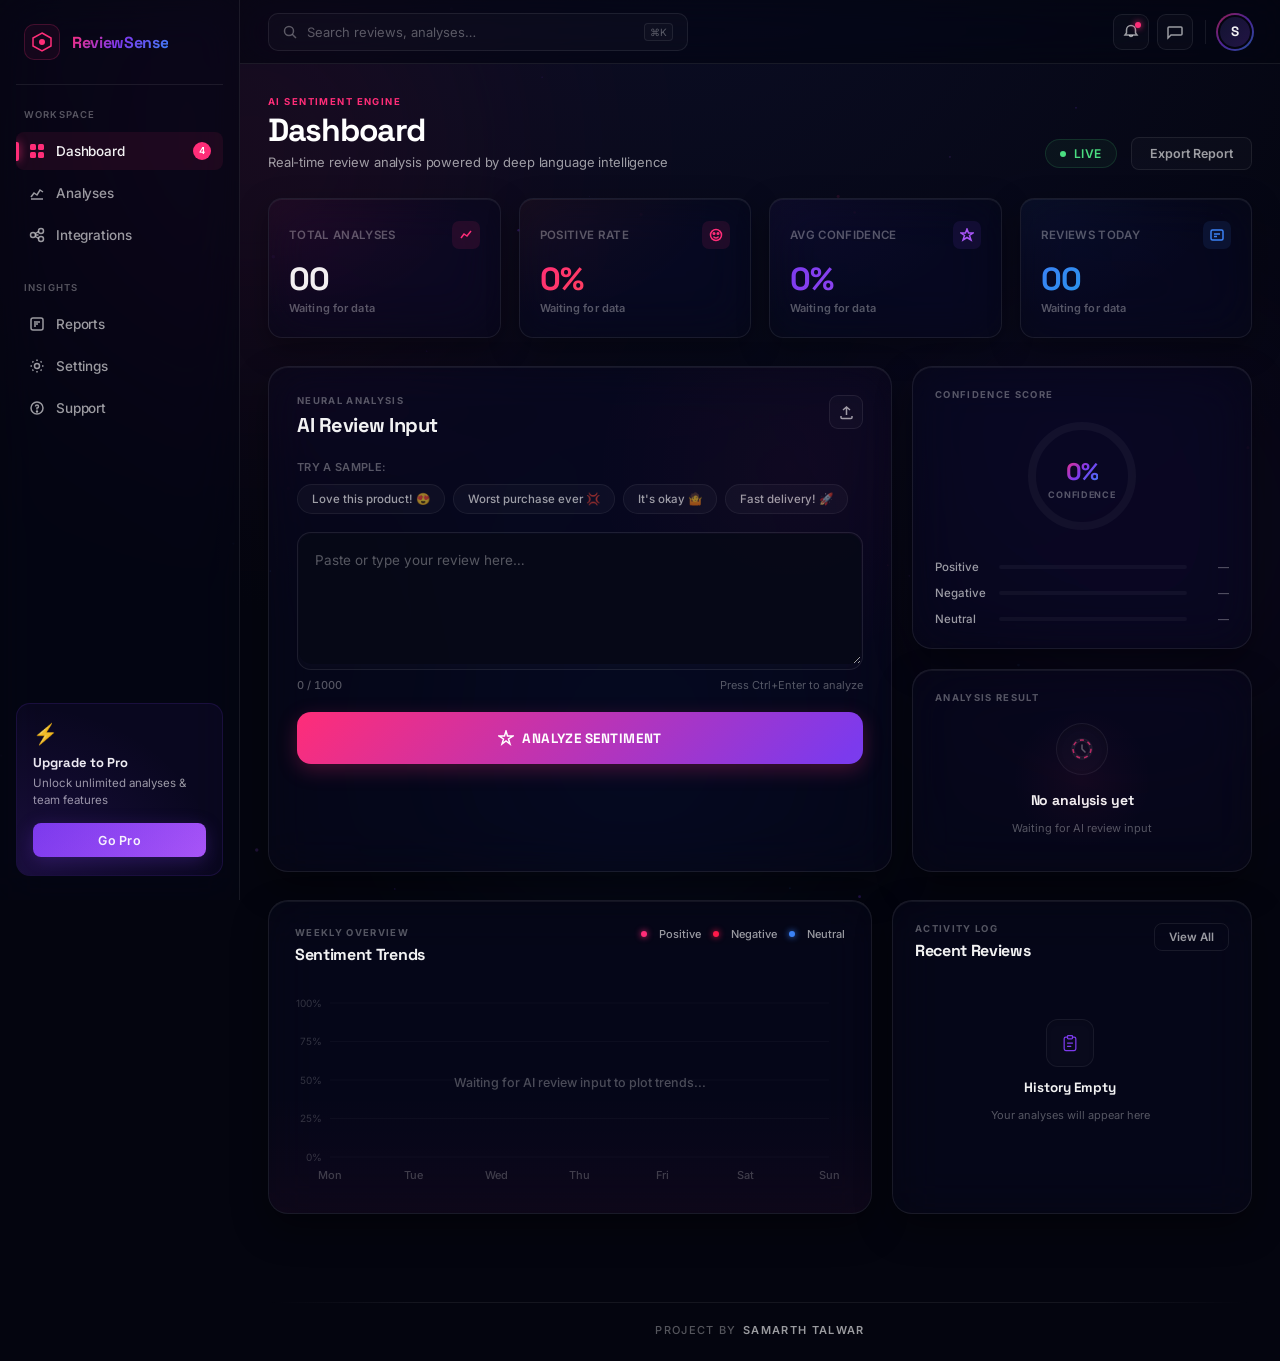
==== frontend/index.html @ a8f05a6f "Restructure project files into production frontend and backend architecture" ====
<!DOCTYPE html>
<html lang="en">
<head>
  <meta charset="UTF-8" />
  <meta name="viewport" content="width=device-width, initial-scale=1.0" />
  <title>ReviewSense — AI Sentiment Intelligence</title>
  <link rel="preconnect" href="https://fonts.googleapis.com" />
  <link rel="preconnect" href="https://fonts.gstatic.com" crossorigin />
  <link href="https://fonts.googleapis.com/css2?family=Space+Grotesk:wght@300;400;500;600;700&family=Inter:wght@300;400;500;600;700;800&display=swap" rel="stylesheet" />
  <link rel="stylesheet" href="style.css" />
</head>
<body>

<!-- ═══════════════════════════════════════════ -->
<!-- AMBIENT BACKGROUND                         -->
<!-- ═══════════════════════════════════════════ -->
<div class="bg-canvas">
  <div class="aurora aurora-1"></div>
  <div class="aurora aurora-2"></div>
  <div class="aurora aurora-3"></div>
  <canvas id="particle-canvas"></canvas>
</div>

<!-- ═══════════════════════════════════════════ -->
<!-- MOBILE OVERLAY                             -->
<!-- ═══════════════════════════════════════════ -->
<div class="sidebar-overlay" id="sidebarOverlay"></div>

<!-- ═══════════════════════════════════════════ -->
<!-- SIDEBAR                                    -->
<!-- ═══════════════════════════════════════════ -->
<aside class="sidebar" id="sidebar">
  <!-- Logo -->
  <div class="sidebar-logo">
    <div class="logo-mark">
      <svg width="22" height="22" viewBox="0 0 22 22" fill="none">
        <path d="M11 2L20 7V15L11 20L2 15V7L11 2Z" stroke="url(#logoGrad)" stroke-width="1.5" fill="none"/>
        <circle cx="11" cy="11" r="3" fill="url(#logoGrad)"/>
        <defs>
          <linearGradient id="logoGrad" x1="2" y1="2" x2="20" y2="20">
            <stop stop-color="#ff2d78"/>
            <stop offset="1" stop-color="#7c3aed"/>
          </linearGradient>
        </defs>
      </svg>
    </div>
    <span class="logo-text">ReviewSense</span>
  </div>

  <!-- Nav Items -->
  <nav class="sidebar-nav">
    <div class="nav-section-label">WORKSPACE</div>
    <a href="#" class="nav-item active" data-page="dashboard">
      <span class="nav-icon">
        <svg width="16" height="16" viewBox="0 0 16 16" fill="currentColor">
          <rect x="1" y="1" width="6" height="6" rx="1.5"/>
          <rect x="9" y="1" width="6" height="6" rx="1.5"/>
          <rect x="1" y="9" width="6" height="6" rx="1.5"/>
          <rect x="9" y="9" width="6" height="6" rx="1.5"/>
        </svg>
      </span>
      <span class="nav-label">Dashboard</span>
      <span class="nav-badge">4</span>
    </a>
    <a href="#" class="nav-item" data-page="analyses">
      <span class="nav-icon">
        <svg width="16" height="16" viewBox="0 0 16 16" fill="none" stroke="currentColor" stroke-width="1.5">
          <path d="M2 12L5 8L8 10L11 5L14 7"/>
          <path d="M2 14H14"/>
        </svg>
      </span>
      <span class="nav-label">Analyses</span>
    </a>
    <a href="#" class="nav-item" data-page="integrations">
      <span class="nav-icon">
        <svg width="16" height="16" viewBox="0 0 16 16" fill="none" stroke="currentColor" stroke-width="1.5">
          <circle cx="4" cy="8" r="2.5"/>
          <circle cx="12" cy="4" r="2.5"/>
          <circle cx="12" cy="12" r="2.5"/>
          <path d="M6.5 8H9.5M6.5 6.5L9.5 4.5M6.5 9.5L9.5 11.5"/>
        </svg>
      </span>
      <span class="nav-label">Integrations</span>
    </a>

    <div class="nav-section-label" style="margin-top:24px;">INSIGHTS</div>
    <a href="#" class="nav-item" data-page="reports">
      <span class="nav-icon">
        <svg width="16" height="16" viewBox="0 0 16 16" fill="none" stroke="currentColor" stroke-width="1.5">
          <rect x="2" y="2" width="12" height="12" rx="2"/>
          <path d="M5 6H11M5 8H9M5 10H7"/>
        </svg>
      </span>
      <span class="nav-label">Reports</span>
    </a>
    <a href="#" class="nav-item" data-page="settings">
      <span class="nav-icon">
        <svg width="16" height="16" viewBox="0 0 16 16" fill="none" stroke="currentColor" stroke-width="1.5">
          <circle cx="8" cy="8" r="2.5"/>
          <path d="M8 1.5V3M8 13V14.5M1.5 8H3M13 8H14.5M3.4 3.4L4.4 4.4M11.6 11.6L12.6 12.6M3.4 12.6L4.4 11.6M11.6 4.4L12.6 3.4"/>
        </svg>
      </span>
      <span class="nav-label">Settings</span>
    </a>
    <a href="#" class="nav-item" data-page="support">
      <span class="nav-icon">
        <svg width="16" height="16" viewBox="0 0 16 16" fill="none" stroke="currentColor" stroke-width="1.5">
          <circle cx="8" cy="8" r="6"/>
          <path d="M6.5 6.5C6.5 5.7 7.2 5 8 5C8.8 5 9.5 5.7 9.5 6.5C9.5 7.3 8.8 8 8 8V9.5"/>
          <circle cx="8" cy="11.5" r="0.5" fill="currentColor"/>
        </svg>
      </span>
      <span class="nav-label">Support</span>
    </a>
  </nav>

  <!-- Upgrade Card -->
  <div class="upgrade-card">
    <div class="upgrade-glow"></div>
    <div class="upgrade-icon">⚡</div>
    <div class="upgrade-title">Upgrade to Pro</div>
    <div class="upgrade-desc">Unlock unlimited analyses & team features</div>
    <button class="upgrade-btn">Go Pro</button>
  </div>
</aside>

<!-- ═══════════════════════════════════════════ -->
<!-- MAIN CONTENT                               -->
<!-- ═══════════════════════════════════════════ -->
<div class="main-wrapper">

  <!-- TOP NAVBAR -->
  <header class="navbar">
    <button class="hamburger" id="hamburgerBtn" aria-label="Toggle menu">
      <span></span><span></span><span></span>
    </button>

    <div class="navbar-search">
      <svg class="search-icon" width="14" height="14" viewBox="0 0 14 14" fill="none" stroke="currentColor" stroke-width="1.5">
        <circle cx="6" cy="6" r="4.5"/>
        <path d="M9.5 9.5L13 13"/>
      </svg>
      <input type="text" placeholder="Search reviews, analyses…" />
      <kbd>⌘K</kbd>
    </div>

    <div class="navbar-actions">
      <button class="nav-action-btn" aria-label="Notifications">
        <svg width="16" height="16" viewBox="0 0 16 16" fill="none" stroke="currentColor" stroke-width="1.5">
          <path d="M8 1.5C5.5 1.5 3.5 3.5 3.5 6V9L2 11H14L12.5 9V6C12.5 3.5 10.5 1.5 8 1.5Z"/>
          <path d="M6.5 11C6.5 11.8 7.2 12.5 8 12.5C8.8 12.5 9.5 11.8 9.5 11"/>
        </svg>
        <span class="notif-dot"></span>
      </button>
      <button class="nav-action-btn" aria-label="Messages">
        <svg width="16" height="16" viewBox="0 0 16 16" fill="none" stroke="currentColor" stroke-width="1.5">
          <path d="M2 3H14C14.6 3 15 3.4 15 4V10C15 10.6 14.6 11 14 11H4L1 14V4C1 3.4 1.4 3 2 3Z"/>
        </svg>
      </button>
      <div class="nav-divider"></div>
      <div class="user-avatar">
        <div class="avatar-ring"></div>
        <div class="avatar-inner">S</div>
      </div>
    </div>
  </header>

  <!-- MAIN CONTENT AREA -->
  <main class="content-area">

    <!-- PAGE HEADER -->
    <div class="page-header">
      <div class="page-header-left">
        <div class="page-eyebrow">AI Sentiment Engine</div>
        <h1 class="page-title">Dashboard</h1>
        <p class="page-subtitle">Real-time review analysis powered by deep language intelligence</p>
      </div>
      <div class="page-header-right">
        <div class="live-indicator">
          <span class="live-dot"></span>
          <span>Live</span>
        </div>
        <button class="btn-secondary">Export Report</button>
      </div>
    </div>

    <!-- STAT CARDS ROW -->
    <div class="stat-cards-grid">
      <div class="stat-card" data-index="0">
        <div class="stat-card-glow"></div>
        <div class="stat-card-header">
          <span class="stat-label">Total Analyses</span>
          <div class="stat-icon-wrap positive">
            <svg width="14" height="14" viewBox="0 0 14 14" fill="none" stroke="currentColor" stroke-width="1.5"><path d="M2 10L5 6L8 8L12 3"/></svg>
          </div>
        </div>
        <div class="stat-value" id="totalAnalyses">00</div>
        <div class="stat-change neutral" id="totalAnalysesTrend">Waiting for data</div>
      </div>
      <div class="stat-card" data-index="1">
        <div class="stat-card-glow negative-glow"></div>
        <div class="stat-card-header">
          <span class="stat-label">Positive Rate</span>
          <div class="stat-icon-wrap positive">
            <svg width="14" height="14" viewBox="0 0 14 14" fill="none" stroke="currentColor" stroke-width="1.5"><circle cx="7" cy="7" r="5.5"/><path d="M4.5 8.5C5 9.5 6 10 7 10C8 10 9 9.5 9.5 8.5"/><circle cx="5" cy="5.5" r="0.8" fill="currentColor"/><circle cx="9" cy="5.5" r="0.8" fill="currentColor"/></svg>
          </div>
        </div>
        <div class="stat-value pink-val" id="positiveRate">0%</div>
        <div class="stat-change neutral" id="positiveRateTrend">Waiting for data</div>
      </div>
      <div class="stat-card" data-index="2">
        <div class="stat-card-glow purple-glow"></div>
        <div class="stat-card-header">
          <span class="stat-label">Avg Confidence</span>
          <div class="stat-icon-wrap purple">
            <svg width="14" height="14" viewBox="0 0 14 14" fill="none" stroke="currentColor" stroke-width="1.5"><path d="M7 1L8.5 5H13L9.5 7.5L11 12L7 9.5L3 12L4.5 7.5L1 5H5.5L7 1Z"/></svg>
          </div>
        </div>
        <div class="stat-value purple-val" id="avgConfidence">0%</div>
        <div class="stat-change neutral" id="avgConfidenceTrend">Waiting for data</div>
      </div>
      <div class="stat-card" data-index="3">
        <div class="stat-card-glow blue-glow"></div>
        <div class="stat-card-header">
          <span class="stat-label">Reviews Today</span>
          <div class="stat-icon-wrap blue">
            <svg width="14" height="14" viewBox="0 0 14 14" fill="none" stroke="currentColor" stroke-width="1.5"><rect x="1" y="2" width="12" height="10" rx="1.5"/><path d="M4 6H10M4 8.5H7"/></svg>
          </div>
        </div>
        <div class="stat-value blue-val" id="reviewsToday">00</div>
        <div class="stat-change neutral" id="reviewsTodayTrend">Waiting for data</div>
      </div>
    </div>

    <!-- MIDDLE SECTION: Input + Confidence -->
    <div class="middle-grid">

      <!-- REVIEW INPUT PANEL -->
      <div class="glass-card input-panel">
        <div class="card-float-bg"></div>
        <div class="input-panel-header">
          <div>
            <div class="card-eyebrow">NEURAL ANALYSIS</div>
            <h2 class="card-title">AI Review Input</h2>
          </div>
          <button class="icon-btn" title="Upload file">
            <svg width="15" height="15" viewBox="0 0 15 15" fill="none" stroke="currentColor" stroke-width="1.5">
              <path d="M7.5 10V2M4 5L7.5 2L11 5"/>
              <path d="M2 11V12.5C2 13.1 2.4 13.5 3 13.5H12C12.6 13.5 13 13.1 13 12.5V11"/>
            </svg>
          </button>
        </div>

        <!-- Sample chips -->
        <div class="sample-chips">
          <div class="chips-label">Try a sample:</div>
          <div class="chips-row">
            <button class="chip" data-sentiment="positive" data-text="Love this product! Absolutely amazing quality and super fast delivery. Will definitely buy again!">Love this product! 😍</button>
            <button class="chip" data-sentiment="negative" data-text="Worst purchase ever. Complete waste of money. Broke after two days and support was useless.">Worst purchase ever 💢</button>
            <button class="chip" data-sentiment="neutral" data-text="It's okay I guess. Nothing special but does the job. Average experience overall.">It's okay 🤷</button>
            <button class="chip" data-sentiment="positive" data-text="Fast delivery! Arrived next day, packaging was great. Product looks exactly like the photos.">Fast delivery! 🚀</button>
          </div>
        </div>

        <div class="textarea-container">
          <div class="textarea-glow"></div>
          <textarea id="reviewInput" placeholder="Paste or type your review here…" maxlength="1000"></textarea>
        </div>
        <div class="textarea-footer">
          <span class="char-counter"><span id="charCount">0</span> / 1000</span>
          <span class="textarea-hint">Press Ctrl+Enter to analyze</span>
        </div>

        <button class="analyze-btn" id="analyzeBtn">
          <span class="btn-shine"></span>
          <span class="btn-content">
            <svg width="16" height="16" viewBox="0 0 16 16" fill="none" stroke="currentColor" stroke-width="1.5">
              <path d="M8 1L9.5 6H15L10.5 9L12 14L8 11L4 14L5.5 9L1 6H6.5L8 1Z"/>
            </svg>
            Analyze Sentiment
          </span>
          <span class="btn-loading" id="btnLoading">
            <span class="spinner"></span>
            Analyzing…
          </span>
        </button>
      </div>

      <!-- RIGHT COLUMN: Confidence + Mini Chart -->
      <div class="right-col">

        <!-- Confidence Ring -->
        <div class="glass-card confidence-card">
          <div class="card-eyebrow">CONFIDENCE SCORE</div>
          <div class="confidence-ring-wrap">
            <svg class="ring-svg" viewBox="0 0 120 120">
              <circle class="ring-bg" cx="60" cy="60" r="50" fill="none" stroke-width="8"/>
              <circle class="ring-progress" id="confidenceRing" cx="60" cy="60" r="50" fill="none" stroke-width="8"
                stroke-dasharray="314" stroke-dashoffset="314"
                stroke-linecap="round" transform="rotate(-90 60 60)"/>
              <defs>
                <linearGradient id="ringGrad" x1="0%" y1="0%" x2="100%" y2="100%">
                  <stop offset="0%" stop-color="#ff2d78"/>
                  <stop offset="100%" stop-color="#7c3aed"/>
                </linearGradient>
              </defs>
            </svg>
            <div class="ring-center">
              <div class="ring-pct" id="confidencePct">0%</div>
              <div class="ring-label">Confidence</div>
            </div>
          </div>
          <div class="confidence-bars">
            <div class="conf-row">
              <span>Positive</span>
              <div class="conf-bar-track"><div class="conf-bar-fill positive-fill" id="posBar" style="width:0%"></div></div>
              <span class="conf-pct" id="posPct">—</span>
            </div>
            <div class="conf-row">
              <span>Negative</span>
              <div class="conf-bar-track"><div class="conf-bar-fill negative-fill" id="negBar" style="width:0%"></div></div>
              <span class="conf-pct" id="negPct">—</span>
            </div>
            <div class="conf-row">
              <span>Neutral</span>
              <div class="conf-bar-track"><div class="conf-bar-fill neutral-fill" id="neutBar" style="width:0%"></div></div>
              <span class="conf-pct" id="neutPct">—</span>
            </div>
          </div>
        </div>

        <!-- Sentiment Result -->
        <div class="glass-card result-card" id="resultCard">
          <div class="card-eyebrow">ANALYSIS RESULT</div>
          <div class="result-placeholder" id="resultPlaceholder">
            <div class="placeholder-glow"></div>
            <div class="placeholder-icon-wrap">
              <svg class="placeholder-icon-svg" viewBox="0 0 24 24" fill="none" stroke="currentColor" stroke-width="1.5">
                <circle cx="12" cy="12" r="9" stroke-dasharray="4 4" class="scanning-circle"/>
                <path d="M12 2C6.48 2 2 6.48 2 12C2 17.52 6.48 22 12 22C17.52 22 22 17.52 22 12C22 6.48 17.52 2 12 2ZM12 20C7.59 20 4 16.41 4 12C4 7.59 7.59 4 12 4C16.41 4 20 7.59 20 12C20 16.41 16.41 20 12 20Z" opacity="0.2"/>
                <path d="M12 8V12L15 15" stroke-linecap="round" stroke-linejoin="round"/>
              </svg>
            </div>
            <div class="placeholder-title">No analysis yet</div>
            <div class="placeholder-desc">Waiting for AI review input</div>
          </div>
          <div class="result-content hidden" id="resultContent">
            <div class="result-sentiment" id="resultSentiment"></div>
            <div class="result-summary" id="resultSummary"></div>
            <div class="result-tags" id="resultTags"></div>
          </div>
        </div>

      </div>
    </div>

    <!-- BOTTOM SECTION: Chart + History -->
    <div class="bottom-grid">

      <!-- ANALYTICS CHART -->
      <div class="glass-card chart-card">
        <div class="chart-card-glow"></div>
        <div class="chart-header">
          <div>
            <div class="card-eyebrow">WEEKLY OVERVIEW</div>
            <h3 class="card-title-sm">Sentiment Trends</h3>
          </div>
          <div class="chart-legend">
            <span class="legend-dot positive-dot"></span><span>Positive</span>
            <span class="legend-dot negative-dot"></span><span>Negative</span>
            <span class="legend-dot neutral-dot"></span><span>Neutral</span>
          </div>
        </div>
        <div class="chart-area">
          <canvas id="sentimentChart"></canvas>
        </div>
      </div>

      <!-- REVIEW HISTORY -->
      <div class="glass-card history-card">
        <div class="history-header">
          <div>
            <div class="card-eyebrow">ACTIVITY LOG</div>
            <h3 class="card-title-sm">Recent Reviews</h3>
          </div>
          <button class="btn-ghost">View All</button>
        </div>
        <div class="history-list" id="historyList">
          <div class="history-empty" id="historyEmpty">
            <div class="empty-icon-wrap">
              <svg class="empty-icon-svg" viewBox="0 0 24 24" fill="none" stroke="currentColor" stroke-width="1.5">
                <path d="M9 5H7C5.89543 5 5 5.89543 5 7V19C5 20.1046 5.89543 21 7 21H17C18.1046 21 19 20.1046 19 19V7C19 5.89543 18.1046 5 17 5H15" stroke-linecap="round"/>
                <rect x="9" y="3" width="6" height="4" rx="1" stroke-linecap="round"/>
                <path d="M9 12H15M9 16H13" stroke-linecap="round"/>
              </svg>
            </div>
            <div class="empty-title">History Empty</div>
            <div class="empty-desc">Your analyses will appear here</div>
          </div>
        </div>
      </div>

    </div>

  </main>

  <!-- FOOTER -->
  <footer class="footer">
    <div class="footer-divider"></div>
    <div class="footer-content">
      <p class="footer-text">Project by <span class="footer-name">Samarth Talwar</span></p>
    </div>
  </footer>
</div>

<!-- TOAST NOTIFICATION CONTAINER -->
<div class="toast-container" id="toastContainer"></div>

<script src="script.js"></script>
</body>
</html>
---- frontend/style.css ----
/* ═══════════════════════════════════════════════
   REVIEWSENSE — CSS
   Futuristic AI SaaS Dashboard (Optimized & Refined)
═══════════════════════════════════════════════ */

/* ── RESET & ROOT ─────────────────────────────── */
*, *::before, *::after { box-sizing: border-box; margin: 0; padding: 0; }

:root {
  /* Colors */
  --bg-base:        #04050f;
  --bg-deep:        #060818;
  --surface:        rgba(255,255,255,0.025);
  --surface-hover:  rgba(255,255,255,0.05);
  --surface-active: rgba(255,255,255,0.07);
  --border:         rgba(255,255,255,0.08);
  --border-glow:    rgba(255,45,120,0.2);

  /* Brand Neons */
  --pink:    #ff2d78;
  --red:     #ff1a4a;
  --purple:  #7c3aed;
  --violet:  #a855f7;
  --blue:    #3b82f6;
  --cyan:    #22d3ee;

  /* Gradients */
  --grad-pink:   linear-gradient(135deg, #ff2d78, #ff6030);
  --grad-purple: linear-gradient(135deg, #7c3aed, #a855f7);
  --grad-blue:   linear-gradient(135deg, #3b82f6, #06b6d4);
  --grad-brand:  linear-gradient(135deg, #ff2d78 0%, #7c3aed 50%, #3b82f6 100%);
  --grad-btn:    linear-gradient(135deg, #ff2d78 0%, #c026d3 50%, #7c3aed 100%);

  /* Text */
  --text-primary:   rgba(255,255,255,0.95);
  --text-secondary: rgba(255,255,255,0.6);
  --text-muted:     rgba(255,255,255,0.32);

  /* Layout */
  --sidebar-w: 240px;
  --navbar-h:  64px;
  --radius:    14px;
  --radius-sm: 8px;
  --radius-xl: 20px;

  /* Fonts */
  --font-display: 'Space Grotesk', sans-serif;
  --font-body:    'Inter', sans-serif;
}

html { scroll-behavior: smooth; }

body {
  font-family: var(--font-body);
  background: var(--bg-base);
  color: var(--text-primary);
  min-height: 100vh;
  overflow-x: hidden;
  -webkit-font-smoothing: antialiased;
}

/* ── SCROLLBAR ──────────────────────────────────── */
::-webkit-scrollbar { width: 4px; height: 4px; }
::-webkit-scrollbar-track { background: transparent; }
::-webkit-scrollbar-thumb { background: var(--border); border-radius: 99px; }
::-webkit-scrollbar-thumb:hover { background: rgba(255,45,120,0.3); }

/* ── AMBIENT BACKGROUND ─────────────────────────── */
.bg-canvas {
  position: fixed;
  inset: 0;
  z-index: 0;
  pointer-events: none;
  overflow: hidden;
  background: radial-gradient(circle at 50% -20%, #0c0e27 0%, var(--bg-base) 70%);
}

#particle-canvas {
  position: absolute;
  inset: 0;
  width: 100%;
  height: 100%;
}

.aurora {
  position: absolute;
  border-radius: 50%;
  filter: blur(120px);
  opacity: 0.1;
  animation: auroraFloat 22s ease-in-out infinite;
}
.aurora-1 {
  width: 700px; height: 700px;
  background: radial-gradient(circle, #ff2d78, transparent 70%);
  top: -200px; left: -100px;
  animation-delay: 0s;
}
.aurora-2 {
  width: 600px; height: 600px;
  background: radial-gradient(circle, #7c3aed, transparent 70%);
  top: 25%; right: -150px;
  animation-delay: -7s;
}
.aurora-3 {
  width: 500px; height: 500px;
  background: radial-gradient(circle, #3b82f6, transparent 70%);
  bottom: -100px; left: 30%;
  animation-delay: -14s;
}

@keyframes auroraFloat {
  0%, 100% { transform: translate(0,0) scale(1); }
  33% { transform: translate(35px,-25px) scale(1.06); }
  66% { transform: translate(-25px,35px) scale(0.96); }
}

/* ── SIDEBAR ─────────────────────────────────────── */
.sidebar {
  position: fixed;
  left: 0; top: 0; bottom: 0;
  width: var(--sidebar-w);
  z-index: 100;
  display: flex;
  flex-direction: column;
  padding: 24px 16px;
  background: rgba(5,6,18,0.7);
  backdrop-filter: blur(24px) saturate(180%);
  -webkit-backdrop-filter: blur(24px) saturate(180%);
  border-right: 1px solid var(--border);
  transition: transform 0.35s cubic-bezier(0.16, 1, 0.3, 1);
}

.sidebar-logo {
  display: flex;
  align-items: center;
  gap: 12px;
  padding: 0 8px 24px;
  border-bottom: 1px solid var(--border);
}
.logo-mark {
  width: 36px; height: 36px;
  background: rgba(255,45,120,0.06);
  border: 1px solid rgba(255,45,120,0.2);
  border-radius: 10px;
  display: flex;
  align-items: center;
  justify-content: center;
  flex-shrink: 0;
}
.logo-text {
  font-family: var(--font-display);
  font-size: 16px;
  font-weight: 700;
  background: var(--grad-brand);
  -webkit-background-clip: text;
  -webkit-text-fill-color: transparent;
  background-clip: text;
  letter-spacing: -0.02em;
}

.sidebar-nav {
  flex: 1;
  display: flex;
  flex-direction: column;
  gap: 4px;
  padding-top: 24px;
  overflow-y: auto;
}

.nav-section-label {
  font-size: 9.5px;
  font-weight: 600;
  letter-spacing: 0.12em;
  color: var(--text-muted);
  padding: 0 8px;
  margin-bottom: 8px;
}

.nav-item {
  display: flex;
  align-items: center;
  gap: 10px;
  padding: 10px 12px;
  border-radius: var(--radius-sm);
  text-decoration: none;
  color: var(--text-secondary);
  font-size: 13.5px;
  font-weight: 500;
  letter-spacing: -0.01em;
  transition: all 0.25s cubic-bezier(0.16, 1, 0.3, 1);
  position: relative;
  cursor: pointer;
}
.nav-item:hover {
  color: var(--text-primary);
  background: var(--surface-hover);
}
.nav-item.active {
  color: var(--text-primary);
  background: rgba(255,45,120,0.08);
}
.nav-item.active::before {
  content: '';
  position: absolute;
  left: 0; top: 25%; bottom: 25%;
  width: 2.5px;
  background: var(--pink);
  border-radius: 0 2px 2px 0;
  box-shadow: 0 0 8px var(--pink);
}
.nav-item.active .nav-icon { color: var(--pink); }

.nav-icon {
  width: 18px; height: 18px;
  display: flex; align-items: center; justify-content: center;
  flex-shrink: 0;
  transition: transform 0.2s ease;
}
.nav-item:hover .nav-icon { transform: translateX(1px); }

.nav-label { flex: 1; }

.nav-badge {
  font-size: 9.5px;
  font-weight: 600;
  background: var(--pink);
  color: #fff;
  padding: 1px 6px;
  border-radius: 99px;
  line-height: 1.6;
}

/* Upgrade Card */
.upgrade-card {
  margin-top: 24px;
  border-radius: var(--radius);
  background: rgba(124,58,237,0.06);
  border: 1px solid rgba(124,58,237,0.15);
  padding: 18px 16px;
  position: relative;
  overflow: hidden;
}
.upgrade-glow {
  position: absolute;
  inset: 0;
  background: radial-gradient(ellipse at bottom left, rgba(124,58,237,0.15), transparent 70%);
  pointer-events: none;
}
.upgrade-icon { font-size: 20px; margin-bottom: 8px; }
.upgrade-title {
  font-family: var(--font-display);
  font-size: 13px;
  font-weight: 700;
  color: var(--text-primary);
  margin-bottom: 4px;
}
.upgrade-desc {
  font-size: 11.5px;
  color: var(--text-secondary);
  line-height: 1.5;
  margin-bottom: 14px;
}
.upgrade-btn {
  width: 100%;
  padding: 9.5px;
  border-radius: var(--radius-sm);
  background: var(--grad-purple);
  color: #fff;
  font-family: var(--font-body);
  font-size: 12.5px;
  font-weight: 600;
  letter-spacing: 0.02em;
  border: none;
  cursor: pointer;
  transition: all 0.25s cubic-bezier(0.16, 1, 0.3, 1);
  box-shadow: 0 4px 18px rgba(124,58,237,0.25);
}
.upgrade-btn:hover {
  transform: translateY(-1.5px);
  box-shadow: 0 6px 22px rgba(124,58,237,0.4);
}

/* ── NAVBAR ──────────────────────────────────────── */
.main-wrapper {
  margin-left: var(--sidebar-w);
  min-height: 100vh;
  position: relative;
  z-index: 1;
  display: flex;
  flex-direction: column;
}

.navbar {
  position: sticky;
  top: 0;
  height: var(--navbar-h);
  z-index: 90;
  display: flex;
  align-items: center;
  gap: 16px;
  padding: 0 28px;
  background: rgba(4,5,15,0.65);
  backdrop-filter: blur(20px) saturate(160%);
  -webkit-backdrop-filter: blur(20px) saturate(160%);
  border-bottom: 1px solid var(--border);
}

.hamburger {
  display: none;
  flex-direction: column;
  gap: 4px;
  background: none;
  border: none;
  cursor: pointer;
  padding: 4px;
}
.hamburger span {
  display: block;
  width: 18px; height: 1.5px;
  background: var(--text-secondary);
  border-radius: 2px;
  transition: all 0.2s ease;
}

.navbar-search {
  flex: 1;
  max-width: 420px;
  display: flex;
  align-items: center;
  gap: 10px;
  background: var(--surface);
  border: 1px solid var(--border);
  border-radius: 10px;
  padding: 0 14px;
  height: 38px;
  transition: border-color 0.3s cubic-bezier(0.16, 1, 0.3, 1);
}
.navbar-search:focus-within {
  border-color: rgba(255,45,120,0.3);
  box-shadow: 0 0 0 3px rgba(255,45,120,0.05);
}
.search-icon { color: var(--text-muted); flex-shrink: 0; }
.navbar-search input {
  flex: 1;
  background: none;
  border: none;
  outline: none;
  font-family: var(--font-body);
  font-size: 13px;
  color: var(--text-primary);
}
.navbar-search input::placeholder { color: var(--text-muted); }
kbd {
  font-size: 10px;
  color: var(--text-muted);
  background: rgba(255,255,255,0.02);
  border: 1px solid var(--border);
  border-radius: 4px;
  padding: 2px 5px;
  font-family: var(--font-body);
}

.navbar-actions {
  display: flex;
  align-items: center;
  gap: 8px;
  margin-left: auto;
}
.nav-action-btn {
  width: 36px; height: 36px;
  border-radius: 9px;
  background: var(--surface);
  border: 1px solid var(--border);
  color: var(--text-secondary);
  display: flex; align-items: center; justify-content: center;
  cursor: pointer;
  transition: all 0.25s cubic-bezier(0.16, 1, 0.3, 1);
  position: relative;
}
.nav-action-btn:hover {
  color: var(--text-primary);
  background: var(--surface-hover);
  border-color: rgba(255,45,120,0.18);
}
.notif-dot {
  position: absolute;
  top: 7px; right: 7px;
  width: 6px; height: 6px;
  background: var(--pink);
  border-radius: 50%;
  box-shadow: 0 0 6px var(--pink);
}
.nav-divider {
  width: 1px; height: 24px;
  background: var(--border);
  margin: 0 4px;
}

.user-avatar {
  position: relative;
  width: 34px; height: 34px;
  cursor: pointer;
}
.avatar-ring {
  position: absolute;
  inset: -2px;
  border-radius: 50%;
  background: var(--grad-brand);
  opacity: 0.6;
  animation: avatarPulse 4s ease-in-out infinite;
}
@keyframes avatarPulse {
  0%,100% { opacity: 0.4; transform: scale(1); }
  50% { opacity: 0.8; transform: scale(1.04); }
}
.avatar-inner {
  position: relative;
  width: 34px; height: 34px;
  border-radius: 50%;
  background: linear-gradient(135deg, #121330, #221445);
  display: flex; align-items: center; justify-content: center;
  font-family: var(--font-display);
  font-size: 13.5px;
  font-weight: 700;
  color: var(--text-primary);
  border: 2px solid var(--bg-base);
}

/* ── CONTENT AREA ─────────────────────────────────── */
.content-area {
  padding: 32px 28px 48px;
  display: flex;
  flex-direction: column;
  gap: 28px;
}

/* ── PAGE HEADER ─────────────────────────────────── */
.page-header {
  display: flex;
  align-items: flex-end;
  justify-content: space-between;
  gap: 16px;
}
.page-header-left {
  flex: 1;
}
.page-header-right {
  display: flex;
  align-items: center;
  gap: 14px;
  flex-shrink: 0;
}
.page-eyebrow {
  font-size: 9.5px;
  font-weight: 700;
  letter-spacing: 0.15em;
  color: var(--pink);
  text-transform: uppercase;
  margin-bottom: 6px;
}
.page-title {
  font-family: var(--font-display);
  font-size: 32px;
  font-weight: 800;
  letter-spacing: -0.04em;
  background: linear-gradient(135deg, #ffffff 40%, rgba(255,255,255,0.7) 100%);
  -webkit-background-clip: text;
  -webkit-text-fill-color: transparent;
  background-clip: text;
  line-height: 1.1;
  text-shadow: 0 0 30px rgba(255,255,255,0.06);
}
.page-subtitle {
  font-size: 13px;
  color: var(--text-secondary);
  margin-top: 6px;
  font-weight: 400;
  letter-spacing: -0.01em;
}

.live-indicator {
  display: flex;
  align-items: center;
  gap: 8px;
  font-size: 12px;
  color: #4ade80;
  font-weight: 600;
  letter-spacing: 0.05em;
  text-transform: uppercase;
  background: rgba(74,222,120,0.05);
  border: 1px solid rgba(74,222,120,0.15);
  padding: 6px 14px;
  border-radius: 99px;
}
.live-dot {
  width: 6px; height: 6px;
  background: #4ade80;
  border-radius: 50%;
  animation: livePulse 2s ease-in-out infinite;
}
@keyframes livePulse {
  0%,100% { opacity: 1; box-shadow: 0 0 6px rgba(74,222,128,0.5); }
  50% { opacity: 0.5; box-shadow: 0 0 2px rgba(74,222,128,0.1); }
}

.btn-secondary {
  padding: 8px 18px;
  border-radius: var(--radius-sm);
  background: var(--surface);
  border: 1px solid var(--border);
  color: var(--text-secondary);
  font-family: var(--font-body);
  font-size: 12.5px;
  font-weight: 600;
  cursor: pointer;
  transition: all 0.25s cubic-bezier(0.16, 1, 0.3, 1);
}
.btn-secondary:hover {
  color: var(--text-primary);
  border-color: rgba(255,45,120,0.22);
  background: var(--surface-hover);
}
.btn-ghost {
  padding: 6px 14px;
  border-radius: var(--radius-sm);
  background: none;
  border: 1px solid var(--border);
  color: var(--text-secondary);
  font-family: var(--font-body);
  font-size: 11.5px;
  font-weight: 600;
  cursor: pointer;
  transition: all 0.25s cubic-bezier(0.16, 1, 0.3, 1);
}
.btn-ghost:hover {
  color: var(--text-primary);
  border-color: rgba(255,45,120,0.18);
  background: var(--surface);
}

/* ── STAT CARDS ──────────────────────────────────── */
.stat-cards-grid {
  display: grid;
  grid-template-columns: repeat(4, 1fr);
  gap: 18px;
}

.stat-card {
  position: relative;
  background: rgba(8, 10, 26, 0.45);
  border: 1px solid rgba(255, 255, 255, 0.08);
  border-radius: var(--radius);
  padding: 22px 20px;
  overflow: hidden;
  backdrop-filter: blur(24px) saturate(180%);
  -webkit-backdrop-filter: blur(24px) saturate(180%);
  box-shadow: 
    0 10px 30px rgba(0, 0, 0, 0.35), 
    inset 0 1px 0 rgba(255, 255, 255, 0.06);
  transition: transform 0.4s cubic-bezier(0.16, 1, 0.3, 1), 
              border-color 0.4s cubic-bezier(0.16, 1, 0.3, 1), 
              box-shadow 0.4s cubic-bezier(0.16, 1, 0.3, 1);
  animation: fadeSlideUp 0.6s cubic-bezier(0.16, 1, 0.3, 1) backwards;
}
.stat-card:nth-child(1) { animation-delay: 0.05s; }
.stat-card:nth-child(2) { animation-delay: 0.1s; }
.stat-card:nth-child(3) { animation-delay: 0.15s; }
.stat-card:nth-child(4) { animation-delay: 0.2s; }

.stat-card:hover {
  transform: translateY(-4px);
  border-color: rgba(255, 45, 120, 0.22);
  box-shadow: 
    0 20px 40px rgba(0, 0, 0, 0.45), 
    inset 0 1px 0 rgba(255, 255, 255, 0.12),
    0 0 25px rgba(255, 45, 120, 0.06);
}

.stat-card-glow {
  position: absolute;
  inset: 0;
  background: radial-gradient(ellipse at top left, rgba(255,45,120,0.06), transparent 60%);
  pointer-events: none;
}
.negative-glow { background: radial-gradient(ellipse at top left, rgba(255,100,48,0.05), transparent 60%); }
.purple-glow   { background: radial-gradient(ellipse at top left, rgba(124,58,237,0.05), transparent 60%); }
.blue-glow     { background: radial-gradient(ellipse at top left, rgba(59,130,246,0.05), transparent 60%); }

.stat-card-header {
  display: flex;
  align-items: center;
  justify-content: space-between;
  margin-bottom: 14px;
}
.stat-label {
  font-size: 11.5px;
  color: var(--text-muted);
  font-weight: 600;
  letter-spacing: 0.03em;
  text-transform: uppercase;
}
.stat-icon-wrap {
  width: 28px; height: 28px;
  border-radius: 7px;
  display: flex; align-items: center; justify-content: center;
}
.stat-icon-wrap.positive { background: rgba(255,45,120,0.1); color: var(--pink); }
.stat-icon-wrap.purple   { background: rgba(124,58,237,0.1); color: var(--violet); }
.stat-icon-wrap.blue     { background: rgba(59,130,246,0.1); color: var(--blue); }

.stat-value {
  font-family: var(--font-display);
  font-size: 32px;
  font-weight: 700;
  letter-spacing: -0.03em;
  color: var(--text-primary);
  line-height: 1;
  margin-bottom: 6px;
}
.pink-val   { background: var(--grad-pink); -webkit-background-clip: text; -webkit-text-fill-color: transparent; background-clip: text; }
.purple-val { background: var(--grad-purple); -webkit-background-clip: text; -webkit-text-fill-color: transparent; background-clip: text; }
.blue-val   { background: var(--grad-blue); -webkit-background-clip: text; -webkit-text-fill-color: transparent; background-clip: text; }

.stat-change {
  font-size: 11px;
  font-weight: 600;
  letter-spacing: 0.01em;
}
.stat-change.positive { color: #4ade80; }
.stat-change.neutral  { color: var(--text-muted); }
.stat-change.negative { color: var(--red); }

/* ── GLASS CARD BASE ─────────────────────────────── */
.glass-card {
  background: rgba(10, 11, 28, 0.45);
  border: 1px solid rgba(255, 255, 255, 0.08);
  border-radius: var(--radius-xl);
  backdrop-filter: blur(24px) saturate(180%);
  -webkit-backdrop-filter: blur(24px) saturate(180%);
  position: relative;
  overflow: hidden;
  box-shadow: 
    0 15px 35px rgba(0, 0, 0, 0.4), 
    inset 0 1px 0 rgba(255, 255, 255, 0.06);
  transition: transform 0.4s cubic-bezier(0.16, 1, 0.3, 1), 
              border-color 0.4s cubic-bezier(0.16, 1, 0.3, 1), 
              box-shadow 0.4s cubic-bezier(0.16, 1, 0.3, 1);
  animation: fadeSlideUp 0.7s cubic-bezier(0.16, 1, 0.3, 1) backwards;
}
.glass-card:hover {
  transform: translateY(-4px);
  border-color: rgba(255, 45, 120, 0.25);
  box-shadow: 
    0 25px 50px rgba(0, 0, 0, 0.5), 
    inset 0 1px 0 rgba(255, 255, 255, 0.12),
    0 0 30px rgba(255, 45, 120, 0.08);
}

/* Card shimmer during execution */
@keyframes cardShimmerPulse {
  0%, 100% { opacity: 0.9; }
  50% { opacity: 0.7; filter: brightness(1.1) drop-shadow(0 0 20px rgba(255,45,120,0.12)); }
}
.glass-card.shimmering {
  animation: cardShimmerPulse 1.5s ease-in-out infinite;
  pointer-events: none;
}

.card-eyebrow {
  font-size: 9.5px;
  font-weight: 700;
  letter-spacing: 0.14em;
  color: var(--text-muted);
  margin-bottom: 6px;
  text-transform: uppercase;
}
.card-title {
  font-family: var(--font-display);
  font-size: 20px;
  font-weight: 700;
  letter-spacing: -0.025em;
  color: var(--text-primary);
}
.card-title-sm {
  font-family: var(--font-display);
  font-size: 16px;
  font-weight: 700;
  letter-spacing: -0.02em;
  color: var(--text-primary);
}

/* ── MIDDLE GRID ─────────────────────────────────── */
.middle-grid {
  display: grid;
  grid-template-columns: 1fr 340px;
  gap: 20px;
}

/* ── INPUT PANEL ─────────────────────────────────── */
.input-panel {
  padding: 28px;
  animation-delay: 0.22s;
}

.card-float-bg {
  position: absolute;
  width: 400px; height: 400px;
  background: radial-gradient(circle, rgba(255,45,120,0.04), transparent 70%);
  top: -100px; right: -100px;
  pointer-events: none;
}

.input-panel-header {
  display: flex;
  align-items: flex-start;
  justify-content: space-between;
  margin-bottom: 22px;
}
.icon-btn {
  width: 34px; height: 34px;
  border-radius: 9px;
  background: var(--surface);
  border: 1px solid var(--border);
  color: var(--text-secondary);
  display: flex; align-items: center; justify-content: center;
  cursor: pointer;
  transition: all 0.25s cubic-bezier(0.16, 1, 0.3, 1);
}
.icon-btn:hover {
  color: var(--text-primary);
  border-color: rgba(255,45,120,0.25);
  background: rgba(255,45,120,0.08);
}

/* Sample Chips */
.sample-chips { margin-bottom: 18px; }
.chips-label {
  font-size: 11px;
  color: var(--text-muted);
  font-weight: 600;
  margin-bottom: 10px;
  letter-spacing: 0.03em;
  text-transform: uppercase;
}
.chips-row {
  display: flex;
  flex-wrap: wrap;
  gap: 8px;
}
.chip {
  padding: 7px 14px;
  border-radius: 99px;
  background: rgba(255,255,255,0.03);
  border: 1px solid rgba(255,255,255,0.06);
  color: var(--text-secondary);
  font-family: var(--font-body);
  font-size: 11.5px;
  font-weight: 500;
  cursor: pointer;
  transition: all 0.3s cubic-bezier(0.16, 1, 0.3, 1);
  white-space: nowrap;
}
.chip:hover {
  color: var(--text-primary);
  transform: translateY(-2px);
}
.chip[data-sentiment="positive"]:hover {
  background: rgba(255, 45, 120, 0.12);
  border-color: rgba(255, 45, 120, 0.3);
  box-shadow: 0 0 15px rgba(255, 45, 120, 0.15);
}
.chip[data-sentiment="negative"]:hover {
  background: rgba(255, 26, 74, 0.12);
  border-color: rgba(255, 26, 74, 0.3);
  box-shadow: 0 0 15px rgba(255, 26, 74, 0.15);
}
.chip[data-sentiment="neutral"]:hover {
  background: rgba(59, 130, 246, 0.12);
  border-color: rgba(59, 130, 246, 0.3);
  box-shadow: 0 0 15px rgba(59, 130, 246, 0.15);
}
.chip.clicked {
  transform: scale(0.96) translateY(0) !important;
  background: rgba(255, 255, 255, 0.1) !important;
  box-shadow: none !important;
}

/* Textarea Container with Gradient Edge Animation */
.textarea-container {
  position: relative;
  border-radius: var(--radius);
  background: rgba(255, 255, 255, 0.02);
  border: 1px solid rgba(255, 255, 255, 0.08);
  transition: all 0.4s cubic-bezier(0.16, 1, 0.3, 1);
  overflow: hidden;
  box-shadow: inset 0 2px 4px rgba(0, 0, 0, 0.2);
}

.textarea-container::before {
  content: '';
  position: absolute;
  inset: -1px;
  background: linear-gradient(90deg, var(--pink), var(--purple), var(--blue), var(--pink));
  background-size: 300% 100%;
  border-radius: inherit;
  z-index: 0;
  opacity: 0;
  transition: opacity 0.4s ease;
  pointer-events: none;
}

.textarea-container.focused::before {
  opacity: 1;
  animation: borderSweep 4s linear infinite;
}

@keyframes borderSweep {
  0% { background-position: 0% 50%; }
  100% { background-position: 300% 50%; }
}

.textarea-container textarea {
  position: relative;
  z-index: 1;
  width: calc(100% - 2px);
  margin: 1px;
  min-height: 130px;
  background: rgba(6, 8, 22, 0.88);
  border: none;
  border-radius: calc(var(--radius) - 1px);
  padding: 16px;
  font-family: var(--font-body);
  font-size: 13.5px;
  color: var(--text-primary);
  resize: vertical;
  outline: none;
  line-height: 1.6;
  transition: background 0.3s ease;
}

.textarea-container textarea::placeholder {
  color: var(--text-muted);
  font-weight: 400;
}

.textarea-container.typing {
  box-shadow: 
    0 0 30px rgba(255, 45, 120, 0.12),
    inset 0 1px 0 rgba(255, 255, 255, 0.05);
  border-color: rgba(255, 45, 120, 0.2);
}

.textarea-footer {
  display: flex;
  justify-content: space-between;
  align-items: center;
  margin-top: 8px;
  margin-bottom: 20px;
}
.char-counter {
  font-size: 11px;
  color: var(--text-muted);
  font-weight: 500;
  font-variant-numeric: tabular-nums;
}
.textarea-hint {
  font-size: 11px;
  color: var(--text-muted);
  font-weight: 400;
}

/* Analyze Button with Smooth Gradient Sweep & Shiny Reflection */
.analyze-btn {
  width: 100%;
  height: 52px;
  border-radius: var(--radius);
  background: linear-gradient(135deg, var(--pink) 0%, var(--purple) 50%, var(--blue) 100%);
  background-size: 200% auto;
  border: none;
  cursor: pointer;
  position: relative;
  overflow: hidden;
  transition: all 0.4s cubic-bezier(0.16, 1, 0.3, 1);
  box-shadow: 0 6px 20px rgba(255, 45, 120, 0.25);
}
.analyze-btn:hover {
  transform: translateY(-2.5px);
  background-position: right center;
  box-shadow: 
    0 12px 30px rgba(255, 45, 120, 0.35), 
    0 0 15px rgba(124, 58, 237, 0.2);
}
.analyze-btn:active {
  transform: translateY(-0.5px);
}
.analyze-btn.loading {
  background: rgba(255, 255, 255, 0.05) !important;
  border: 1px solid rgba(255, 255, 255, 0.08);
  box-shadow: none !important;
  pointer-events: none;
}

.btn-shine {
  position: absolute;
  inset: 0;
  background: linear-gradient(105deg, transparent 30%, rgba(255,255,255,0.18) 50%, transparent 70%);
  transform: translateX(-100%);
  animation: btnShine 4s ease-in-out infinite;
}
@keyframes btnShine {
  0%, 75%, 100% { transform: translateX(-100%); }
  35% { transform: translateX(100%); }
}

.btn-content {
  position: relative;
  display: flex;
  align-items: center;
  justify-content: center;
  gap: 8px;
  color: #fff;
  font-family: var(--font-display);
  font-size: 13.5px;
  font-weight: 700;
  letter-spacing: 0.04em;
  text-transform: uppercase;
}
.btn-loading {
  position: absolute;
  inset: 0;
  display: none;
  align-items: center;
  justify-content: center;
  gap: 10px;
  color: rgba(255,255,255,0.9);
  font-family: var(--font-display);
  font-size: 13px;
  font-weight: 700;
  letter-spacing: 0.04em;
  text-transform: uppercase;
}
.btn-loading.active { display: flex; }
.btn-loading.active + .btn-content { opacity: 0; }

.spinner {
  width: 16px; height: 16px;
  border: 2px solid rgba(255,255,255,0.3);
  border-top-color: #fff;
  border-radius: 50%;
  animation: spin 0.8s linear infinite;
}
@keyframes spin { to { transform: rotate(360deg); } }

/* ── RIGHT COLUMN ────────────────────────────────── */
.right-col {
  display: flex;
  flex-direction: column;
  gap: 20px;
}

/* ── CONFIDENCE CARD ──────────────────────────────── */
.confidence-card {
  padding: 22px;
  animation-delay: 0.28s;
}

.confidence-ring-wrap {
  position: relative;
  width: 120px;
  margin: 16px auto 20px;
}
.ring-svg { width: 120px; height: 120px; }
.ring-bg { stroke: rgba(255,255,255,0.04); }
.ring-progress {
  stroke: url(#ringGrad);
  transition: stroke-dashoffset 1s cubic-bezier(0.16, 1, 0.3, 1);
  filter: drop-shadow(0 0 6px rgba(255,45,120,0.4));
}

.ring-center {
  position: absolute;
  inset: 0;
  display: flex;
  flex-direction: column;
  align-items: center;
  justify-content: center;
}
.ring-pct {
  font-family: var(--font-display);
  font-size: 24px;
  font-weight: 800;
  letter-spacing: -0.04em;
  background: var(--grad-brand);
  -webkit-background-clip: text;
  -webkit-text-fill-color: transparent;
  background-clip: text;
}
.ring-label {
  font-size: 9px;
  color: var(--text-muted);
  font-weight: 700;
  letter-spacing: 0.08em;
  text-transform: uppercase;
  margin-top: 2px;
}

/* Confidence Bars */
.confidence-bars {
  display: flex;
  flex-direction: column;
  gap: 12px;
}
.conf-row {
  display: flex;
  align-items: center;
  gap: 10px;
  font-size: 11.5px;
  color: var(--text-secondary);
}
.conf-row > span:first-child { width: 54px; font-weight: 500; }
.conf-bar-track {
  flex: 1;
  height: 4px;
  background: rgba(255,255,255,0.04);
  border-radius: 99px;
  overflow: hidden;
}
.conf-bar-fill {
  height: 100%;
  border-radius: 99px;
  transition: width 0.8s cubic-bezier(0.16, 1, 0.3, 1);
}
.positive-fill { background: var(--grad-pink); }
.negative-fill { background: linear-gradient(90deg, #ff1a4a, #ff6030); }
.neutral-fill  { background: var(--grad-blue); }
.conf-pct {
  width: 32px;
  text-align: right;
  font-size: 11px;
  color: var(--text-muted);
  font-variant-numeric: tabular-nums;
  font-weight: 500;
}

/* ── RESULT CARD ─────────────────────────────────── */
.result-card {
  padding: 22px;
  flex: 1;
  animation-delay: 0.34s;
  display: flex;
  flex-direction: column;
}

.result-placeholder {
  display: flex;
  flex-direction: column;
  align-items: center;
  justify-content: center;
  gap: 12px;
  min-height: 140px;
  color: var(--text-secondary);
  text-align: center;
  position: relative;
  flex: 1;
}

.placeholder-glow {
  position: absolute;
  width: 140px;
  height: 140px;
  background: radial-gradient(circle, rgba(255, 45, 120, 0.05), transparent 70%);
  pointer-events: none;
}

.placeholder-icon-wrap {
  width: 52px;
  height: 52px;
  border-radius: 50%;
  background: rgba(255, 255, 255, 0.02);
  border: 1px solid rgba(255, 255, 255, 0.06);
  display: flex;
  align-items: center;
  justify-content: center;
  color: var(--text-muted);
  margin-bottom: 4px;
  box-shadow: inset 0 2px 5px rgba(0, 0, 0, 0.2);
}

.placeholder-icon-svg {
  width: 24px;
  height: 24px;
}

.scanning-circle {
  transform-origin: center;
  animation: scanningRotation 8s linear infinite;
  stroke: var(--pink);
  opacity: 0.7;
}

@keyframes scanningRotation {
  from { transform: rotate(0deg); }
  to { transform: rotate(360deg); }
}

.placeholder-title {
  font-family: var(--font-display);
  font-size: 14px;
  font-weight: 700;
  color: var(--text-primary);
  letter-spacing: -0.01em;
}

.placeholder-desc {
  font-size: 11px;
  color: var(--text-muted);
  font-weight: 400;
}

.result-content {
  animation: fadeSlideUp 0.5s cubic-bezier(0.16, 1, 0.3, 1) forwards;
}
.result-content.hidden { display: none; }
.result-sentiment {
  font-family: var(--font-display);
  font-size: 24px;
  font-weight: 800;
  letter-spacing: -0.03em;
  margin-top: 10px;
  margin-bottom: 8px;
}
.result-summary {
  font-size: 12.5px;
  color: var(--text-secondary);
  line-height: 1.6;
  margin-bottom: 16px;
  font-weight: 400;
}
.result-tags {
  display: flex;
  flex-wrap: wrap;
  gap: 6px;
}
.result-tag {
  font-size: 10px;
  font-weight: 600;
  padding: 4px 10px;
  border-radius: 99px;
  background: rgba(255,255,255,0.03);
  border: 1px solid var(--border);
  color: var(--text-secondary);
  letter-spacing: 0.02em;
}

/* ── BOTTOM GRID ──────────────────────────────────── */
.bottom-grid {
  display: grid;
  grid-template-columns: 1fr 360px;
  gap: 20px;
}

/* ── CHART CARD ──────────────────────────────────── */
.chart-card {
  padding: 26px;
  animation-delay: 0.38s;
}
.chart-card-glow {
  position: absolute;
  bottom: 0; left: 0; right: 0;
  height: 120px;
  background: linear-gradient(to top, rgba(255,45,120,0.03), transparent);
  pointer-events: none;
}
.chart-header {
  display: flex;
  align-items: flex-start;
  justify-content: space-between;
  margin-bottom: 22px;
}
.chart-legend {
  display: flex;
  align-items: center;
  gap: 12px;
  font-size: 11px;
  color: var(--text-secondary);
  font-weight: 500;
}
.legend-dot {
  width: 6px; height: 6px;
  border-radius: 50%;
  flex-shrink: 0;
}
.positive-dot { background: var(--pink); box-shadow: 0 0 6px var(--pink); }
.negative-dot { background: var(--red); box-shadow: 0 0 6px var(--red); }
.neutral-dot  { background: var(--blue); box-shadow: 0 0 6px var(--blue); }

.chart-area {
  height: 200px;
  position: relative;
}
#sentimentChart { width: 100% !important; height: 100% !important; }

/* ── HISTORY CARD ────────────────────────────────── */
.history-card {
  padding: 22px;
  display: flex;
  flex-direction: column;
  animation-delay: 0.44s;
}
.history-header {
  display: flex;
  align-items: flex-start;
  justify-content: space-between;
  margin-bottom: 18px;
}
.history-list {
  display: flex;
  flex-direction: column;
  gap: 10px;
  overflow-y: auto;
  max-height: 260px;
  padding-right: 4px;
}

.history-item {
  background: rgba(255,255,255,0.015);
  border: 1px solid var(--border);
  border-radius: var(--radius-sm);
  padding: 12px 14px;
  transition: all 0.3s cubic-bezier(0.16, 1, 0.3, 1);
  cursor: default;
  animation: fadeSlideUp 0.4s cubic-bezier(0.16, 1, 0.3, 1) forwards;
}
.history-item:hover {
  background: var(--surface-hover);
  border-color: rgba(255,45,120,0.18);
  transform: translateX(2px);
}
.history-item-top {
  display: flex;
  align-items: center;
  justify-content: space-between;
  margin-bottom: 5px;
}
.history-sentiment-dot {
  width: 6px; height: 6px;
  border-radius: 50%;
  flex-shrink: 0;
}
.dot-positive { background: var(--pink); box-shadow: 0 0 5px var(--pink); }
.dot-negative { background: var(--red); box-shadow: 0 0 5px var(--red); }
.dot-neutral  { background: var(--blue); box-shadow: 0 0 5px var(--blue); }

.history-label {
  font-size: 10px;
  font-weight: 700;
  padding: 2px 8px;
  border-radius: 99px;
  letter-spacing: 0.05em;
  text-transform: uppercase;
}
.label-positive { background: rgba(255,45,120,0.08); color: var(--pink); }
.label-negative { background: rgba(255,26,74,0.08); color: #ff6060; }
.label-neutral  { background: rgba(59,130,246,0.08); color: var(--blue); }

.history-time {
  font-size: 10px;
  color: var(--text-muted);
  font-weight: 500;
  font-variant-numeric: tabular-nums;
}
.history-text {
  font-size: 12px;
  color: var(--text-secondary);
  line-height: 1.5;
  white-space: nowrap;
  overflow: hidden;
  text-overflow: ellipsis;
  font-weight: 400;
}

/* History Empty State */
.history-empty {
  display: flex;
  flex-direction: column;
  align-items: center;
  justify-content: center;
  gap: 12px;
  padding: 40px 16px;
  color: var(--text-secondary);
  text-align: center;
}

.empty-icon-wrap {
  width: 48px;
  height: 48px;
  border-radius: 12px;
  background: rgba(255, 255, 255, 0.02);
  border: 1px solid rgba(255, 255, 255, 0.06);
  display: flex;
  align-items: center;
  justify-content: center;
  color: var(--text-muted);
  box-shadow: inset 0 2px 4px rgba(0, 0, 0, 0.1);
}

.empty-icon-svg {
  width: 20px;
  height: 20px;
  stroke: var(--purple);
}

.empty-title {
  font-family: var(--font-display);
  font-size: 13.5px;
  font-weight: 700;
  color: var(--text-primary);
}

.empty-desc {
  font-size: 11px;
  color: var(--text-muted);
}

/* ── SIDEBAR OVERLAY (mobile) ───────────────────── */
.sidebar-overlay {
  display: none;
  position: fixed;
  inset: 0;
  z-index: 99;
  background: rgba(0,0,0,0.65);
  backdrop-filter: blur(5px);
}
.sidebar-overlay.active { display: block; }

/* ── FOOTER ──────────────────────────────────────── */
.footer {
  width: 100%;
  padding: 40px 28px 24px;
  display: flex;
  flex-direction: column;
  align-items: center;
  justify-content: center;
  margin-top: auto;
  opacity: 0;
  animation: fadeSlideUp 0.8s cubic-bezier(0.16, 1, 0.3, 1) forwards;
  animation-delay: 0.5s;
}

.footer-divider {
  width: 100%;
  max-width: 1200px;
  height: 1px;
  background: linear-gradient(90deg, transparent, rgba(255, 255, 255, 0.07) 15%, rgba(255, 255, 255, 0.07) 85%, transparent);
  margin-bottom: 20px;
}

.footer-content {
  display: flex;
  align-items: center;
  justify-content: center;
}

.footer-text {
  font-family: var(--font-body);
  font-size: 11px;
  color: var(--text-muted);
  letter-spacing: 0.12em;
  text-transform: uppercase;
  font-weight: 500;
}

.footer-name {
  color: var(--text-secondary);
  font-weight: 600;
  transition: all 0.3s ease;
  position: relative;
  cursor: pointer;
  padding-left: 2px;
}

.footer-name::after {
  content: '';
  position: absolute;
  bottom: -2px; left: 0;
  width: 100%; height: 1px;
  background: var(--pink);
  transform: scaleX(0);
  transform-origin: right;
  transition: transform 0.3s ease;
}

.footer-name:hover {
  color: var(--pink);
  text-shadow: 0 0 10px rgba(255, 45, 120, 0.5);
}

.footer-name:hover::after {
  transform: scaleX(1);
  transform-origin: left;
}

/* ── FADE ANIMATION ──────────────────────────────── */
@keyframes fadeSlideUp {
  from { opacity: 0; transform: translateY(12px); }
  to   { opacity: 1; transform: translateY(0); }
}

/* ── TOAST NOTIFICATIONS ─────────────────────────── */
.toast-container {
  position: fixed;
  bottom: 24px;
  right: 24px;
  z-index: 1000;
  display: flex;
  flex-direction: column;
  gap: 10px;
  pointer-events: none;
}

.toast {
  pointer-events: auto;
  min-width: 300px;
  max-width: 400px;
  background: rgba(8, 10, 26, 0.85);
  border: 1px solid rgba(255, 255, 255, 0.08);
  backdrop-filter: blur(16px);
  -webkit-backdrop-filter: blur(16px);
  border-radius: var(--radius-sm);
  padding: 14px 18px;
  display: flex;
  align-items: flex-start;
  gap: 12px;
  box-shadow: 0 10px 30px rgba(0, 0, 0, 0.4), inset 0 1px 0 rgba(255, 255, 255, 0.06);
  transform: translateY(20px);
  opacity: 0;
  animation: toastSlideIn 0.35s cubic-bezier(0.16, 1, 0.3, 1) forwards;
  transition: all 0.3s cubic-bezier(0.16, 1, 0.3, 1);
}

@keyframes toastSlideIn {
  to { transform: translateY(0); opacity: 1; }
}

.toast.fade-out {
  transform: translateY(-20px) scale(0.95);
  opacity: 0;
}

.toast-icon {
  font-size: 16px;
  flex-shrink: 0;
  line-height: 1;
}

.toast-content {
  flex: 1;
}

.toast-title {
  font-family: var(--font-display);
  font-size: 12px;
  font-weight: 700;
  color: var(--text-primary);
  margin-bottom: 2px;
  letter-spacing: -0.01em;
}

.toast-message {
  font-size: 11px;
  color: var(--text-secondary);
  line-height: 1.4;
}

/* Toast types */
.toast-success { border-left: 3px solid #4ade80; }
.toast-error { border-left: 3px solid var(--red); }
.toast-warning { border-left: 3px solid #facc15; }
.toast-info { border-left: 3px solid var(--blue); }

@media (max-width: 640px) {
  .toast-container {
    left: 16px;
    right: 16px;
    bottom: 16px;
  }
  .toast {
    min-width: 0;
    width: 100%;
  }
}

/* ══════════════════════════════════════════════════
   RESPONSIVE
══════════════════════════════════════════════════ */

/* Tablet & Smaller Desktops */
@media (max-width: 1200px) {
  .stat-cards-grid { grid-template-columns: repeat(2, 1fr); }
  .middle-grid { grid-template-columns: 1fr; }
  .right-col { display: grid; grid-template-columns: 1fr 1fr; gap: 20px; }
  .bottom-grid { grid-template-columns: 1fr; }
}

@media (max-width: 900px) {
  :root { --sidebar-w: 0px; }

  .sidebar {
    width: 240px;
    transform: translateX(-100%);
  }
  .sidebar.open { transform: translateX(0); }

  .main-wrapper { margin-left: 0; }
  .hamburger { display: flex; }
  .kbd { display: none; }
  .navbar-search { display: none; }
}

/* Mobile Screens */
@media (max-width: 640px) {
  .content-area { padding: 20px 16px 32px; gap: 20px; }
  .stat-cards-grid { grid-template-columns: 1fr 1fr; gap: 12px; }
  .stat-card { padding: 18px 14px; }
  .stat-value { font-size: 28px; }
  
  .right-col { display: flex; flex-direction: column; gap: 16px; }
  .page-header { flex-direction: column; align-items: flex-start; gap: 10px; }
  .page-title { font-size: 24px; }
  
  .input-panel { padding: 20px; }
  .chips-row { gap: 6px; }
  .chip { font-size: 11px; padding: 6px 12px; }
  .middle-grid, .bottom-grid { gap: 16px; }
  
  .footer { padding: 24px 16px 16px; }
  .footer-divider { margin-bottom: 16px; }
}

/* Very Small Mobile */
@media (max-width: 420px) {
  .stat-cards-grid { grid-template-columns: 1fr; gap: 10px; }
  .stat-value { font-size: 26px; }
}
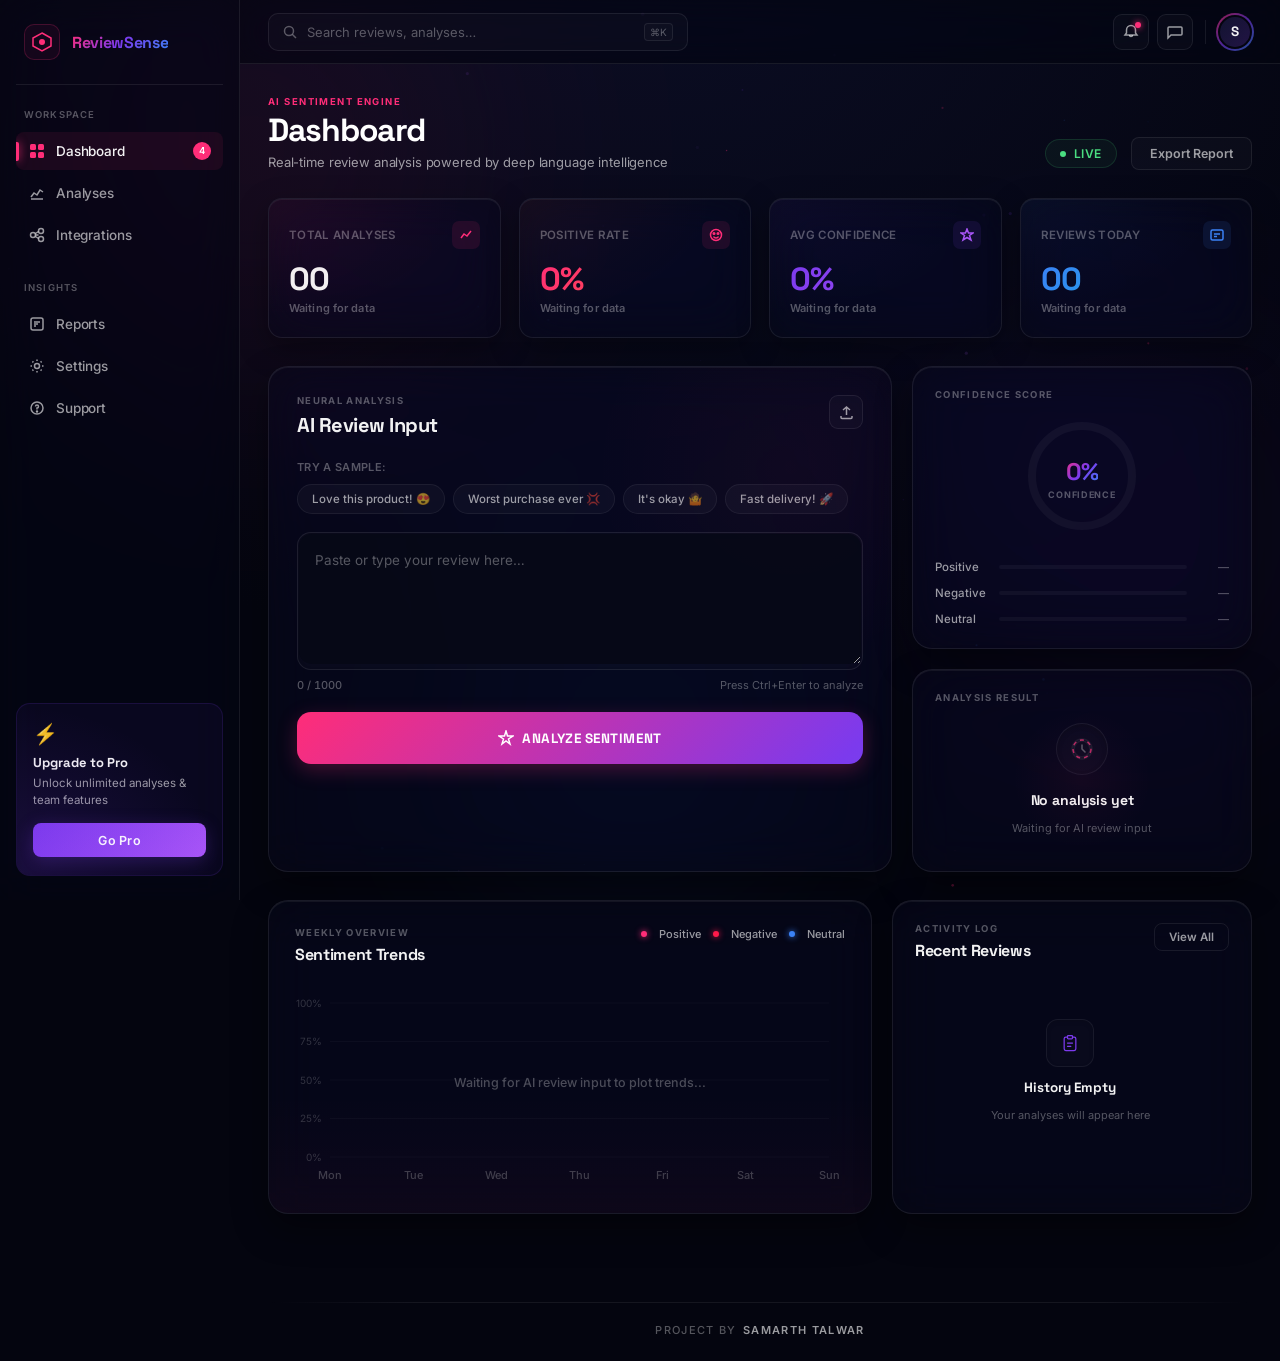
==== commit 07c0a8b6: "Configure frontend config.js and backend uvicorn Procfile" ====
--- a/frontend/index.html
+++ b/frontend/index.html
@@ -416,6 +416,7 @@
 <!-- TOAST NOTIFICATION CONTAINER -->
 <div class="toast-container" id="toastContainer"></div>
 
+<script src="config.js"></script>
 <script src="script.js"></script>
 </body>
 </html>
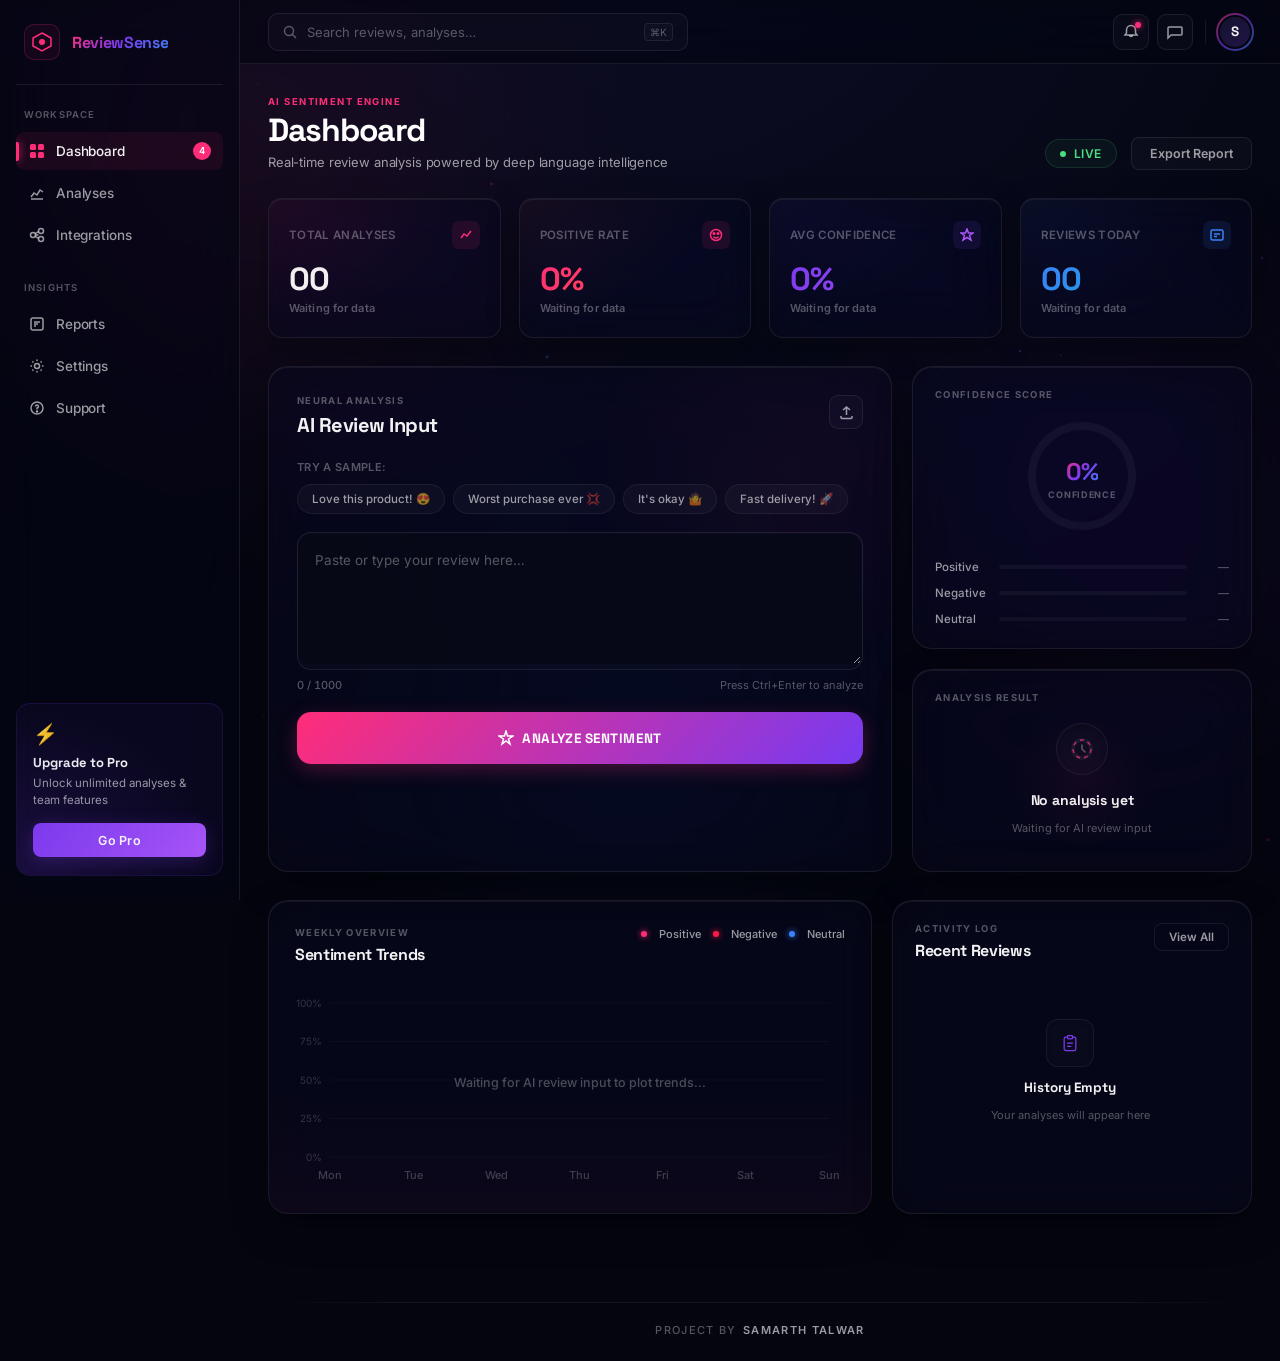
==== commit dd610de4: "Create premium AI loading overlay with floating node and pulse rings" ====
--- a/frontend/index.html
+++ b/frontend/index.html
@@ -19,6 +19,33 @@
   <div class="aurora aurora-2"></div>
   <div class="aurora aurora-3"></div>
   <canvas id="particle-canvas"></canvas>
+</div>
+
+<!-- ═══════════════════════════════════════════ -->
+<!-- FUTURISTIC AI PROCESSING OVERLAY           -->
+<!-- ═══════════════════════════════════════════ -->
+<div class="ai-loading-overlay" id="aiLoadingOverlay">
+  <div class="ai-loading-content">
+    <div class="neural-pulse-container">
+      <div class="pulse-ring ring-1"></div>
+      <div class="pulse-ring ring-2"></div>
+      <div class="pulse-ring ring-3"></div>
+      <div class="neural-node">
+        <svg viewBox="0 0 24 24" fill="none" stroke="currentColor" stroke-width="1.5">
+          <path d="M12 2L2 7L12 12L22 7L12 2Z"/>
+          <path d="M2 17L12 22L22 17"/>
+          <path d="M2 12L12 17L22 12"/>
+        </svg>
+      </div>
+    </div>
+    <div class="ai-loading-text-wrap">
+      <span class="ai-loading-text">AI analyzing review</span>
+      <span class="loading-dots">
+        <span>.</span><span>.</span><span>.</span>
+      </span>
+    </div>
+    <div class="ai-loading-subtitle">Processing neural networks & mapping semantic weights...</div>
+  </div>
 </div>
 
 <!-- ═══════════════════════════════════════════ -->
--- a/frontend/style.css
+++ b/frontend/style.css
@@ -1542,3 +1542,183 @@
   .stat-cards-grid { grid-template-columns: 1fr; gap: 10px; }
   .stat-value { font-size: 26px; }
 }
+
+/* ── FUTURISTIC AI PROCESSING OVERLAY ────────── */
+.ai-loading-overlay {
+  position: fixed;
+  top: 0;
+  left: 0;
+  width: 100vw;
+  height: 100vh;
+  background: rgba(8, 5, 18, 0.75);
+  backdrop-filter: blur(12px);
+  -webkit-backdrop-filter: blur(12px);
+  z-index: 9999;
+  display: flex;
+  justify-content: center;
+  align-items: center;
+  opacity: 0;
+  pointer-events: none;
+  transition: opacity 0.5s cubic-bezier(0.16, 1, 0.3, 1), visibility 0.5s;
+  visibility: hidden;
+}
+
+.ai-loading-overlay.active {
+  opacity: 1;
+  pointer-events: all;
+  visibility: visible;
+}
+
+.ai-loading-content {
+  display: flex;
+  flex-direction: column;
+  align-items: center;
+  text-align: center;
+  width: 90%;
+  max-width: 420px;
+  padding: 40px;
+  background: rgba(255, 255, 255, 0.03);
+  border: 1px solid rgba(255, 255, 255, 0.06);
+  border-radius: 24px;
+  box-shadow: 0 24px 80px rgba(0, 0, 0, 0.5),
+              inset 0 1px 0 rgba(255, 255, 255, 0.1);
+  transform: translateY(20px);
+  transition: transform 0.6s cubic-bezier(0.16, 1, 0.3, 1);
+}
+
+.ai-loading-overlay.active .ai-loading-content {
+  transform: translateY(0);
+}
+
+/* Neural Network Pulse Animation */
+.neural-pulse-container {
+  position: relative;
+  width: 100px;
+  height: 100px;
+  display: flex;
+  justify-content: center;
+  align-items: center;
+  margin-bottom: 28px;
+}
+
+.pulse-ring {
+  position: absolute;
+  width: 100%;
+  height: 100%;
+  border-radius: 50%;
+  background: radial-gradient(circle, rgba(168, 85, 247, 0.15) 0%, rgba(255, 45, 120, 0) 70%);
+  animation: pulseScale 3s infinite linear;
+}
+
+.ring-2 {
+  animation-delay: 1s;
+}
+
+.ring-3 {
+  animation-delay: 2s;
+}
+
+.neural-node {
+  position: relative;
+  width: 56px;
+  height: 56px;
+  background: linear-gradient(135deg, var(--pink), var(--violet));
+  border-radius: 50%;
+  display: flex;
+  justify-content: center;
+  align-items: center;
+  color: #fff;
+  box-shadow: 0 0 30px rgba(255, 45, 120, 0.5),
+              0 0 10px rgba(168, 85, 247, 0.3);
+  z-index: 2;
+  animation: nodeFloat 2.5s infinite ease-in-out;
+}
+
+.neural-node svg {
+  width: 26px;
+  height: 26px;
+  filter: drop-shadow(0 2px 4px rgba(0,0,0,0.2));
+}
+
+.ai-loading-text-wrap {
+  display: flex;
+  align-items: baseline;
+  justify-content: center;
+  gap: 2px;
+  margin-bottom: 8px;
+}
+
+.ai-loading-text {
+  font-family: 'Space Grotesk', sans-serif;
+  font-size: 20px;
+  font-weight: 600;
+  letter-spacing: 0.5px;
+  background: linear-gradient(to right, #fff 20%, rgba(255,255,255,0.4) 50%, #fff 80%);
+  background-size: 200% auto;
+  -webkit-background-clip: text;
+  -webkit-text-fill-color: transparent;
+  background-clip: text;
+  animation: textShimmer 2.5s infinite linear;
+}
+
+.loading-dots span {
+  font-size: 22px;
+  font-weight: 700;
+  color: var(--pink);
+  animation: dotBlink 1.4s infinite both;
+}
+
+.loading-dots span:nth-child(2) {
+  animation-delay: 0.2s;
+}
+
+.loading-dots span:nth-child(3) {
+  animation-delay: 0.4s;
+}
+
+.ai-loading-subtitle {
+  font-size: 13px;
+  color: rgba(255, 255, 255, 0.45);
+  font-weight: 400;
+  line-height: 1.5;
+  letter-spacing: 0.2px;
+}
+
+/* Animations Keyframes */
+@keyframes pulseScale {
+  0% {
+    transform: scale(0.6);
+    opacity: 0.8;
+  }
+  100% {
+    transform: scale(2.2);
+    opacity: 0;
+  }
+}
+
+@keyframes nodeFloat {
+  0%, 100% {
+    transform: translateY(0);
+  }
+  50% {
+    transform: translateY(-6px);
+  }
+}
+
+@keyframes textShimmer {
+  to {
+    background-position: -200% center;
+  }
+}
+
+@keyframes dotBlink {
+  0% {
+    opacity: .2;
+  }
+  20% {
+    opacity: 1;
+  }
+  100% {
+    opacity: .2;
+  }
+}
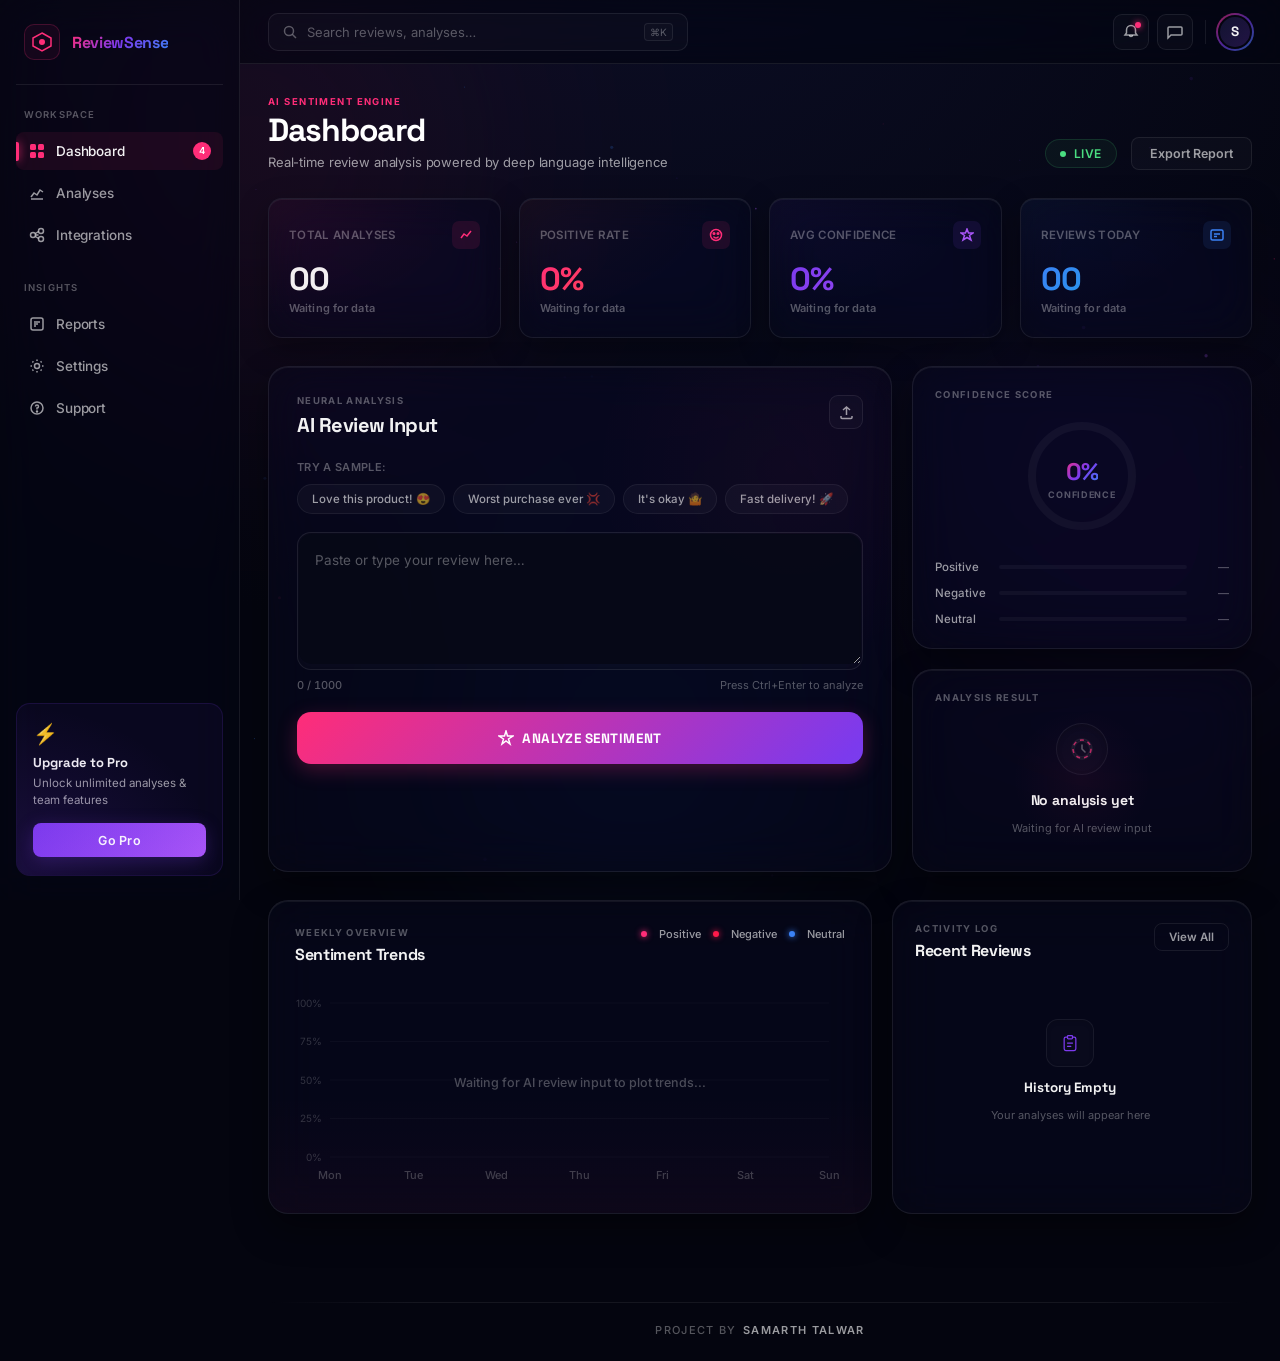
==== commit 8e7dbd73: "Fix API timeout issue and improve Render cold start loading state UX" ====
--- a/frontend/index.html
+++ b/frontend/index.html
@@ -1,449 +1,486 @@
 <!DOCTYPE html>
 <html lang="en">
+
 <head>
   <meta charset="UTF-8" />
   <meta name="viewport" content="width=device-width, initial-scale=1.0" />
   <title>ReviewSense — AI Sentiment Intelligence</title>
   <link rel="preconnect" href="https://fonts.googleapis.com" />
   <link rel="preconnect" href="https://fonts.gstatic.com" crossorigin />
-  <link href="https://fonts.googleapis.com/css2?family=Space+Grotesk:wght@300;400;500;600;700&family=Inter:wght@300;400;500;600;700;800&display=swap" rel="stylesheet" />
+  <link
+    href="https://fonts.googleapis.com/css2?family=Space+Grotesk:wght@300;400;500;600;700&family=Inter:wght@300;400;500;600;700;800&display=swap"
+    rel="stylesheet" />
   <link rel="stylesheet" href="style.css" />
 </head>
+
 <body>
 
-<!-- ═══════════════════════════════════════════ -->
-<!-- AMBIENT BACKGROUND                         -->
-<!-- ═══════════════════════════════════════════ -->
-<div class="bg-canvas">
-  <div class="aurora aurora-1"></div>
-  <div class="aurora aurora-2"></div>
-  <div class="aurora aurora-3"></div>
-  <canvas id="particle-canvas"></canvas>
-</div>
-
-<!-- ═══════════════════════════════════════════ -->
-<!-- FUTURISTIC AI PROCESSING OVERLAY           -->
-<!-- ═══════════════════════════════════════════ -->
-<div class="ai-loading-overlay" id="aiLoadingOverlay">
-  <div class="ai-loading-content">
-    <div class="neural-pulse-container">
-      <div class="pulse-ring ring-1"></div>
-      <div class="pulse-ring ring-2"></div>
-      <div class="pulse-ring ring-3"></div>
-      <div class="neural-node">
-        <svg viewBox="0 0 24 24" fill="none" stroke="currentColor" stroke-width="1.5">
-          <path d="M12 2L2 7L12 12L22 7L12 2Z"/>
-          <path d="M2 17L12 22L22 17"/>
-          <path d="M2 12L12 17L22 12"/>
+  <!-- ═══════════════════════════════════════════ -->
+  <!-- AMBIENT BACKGROUND                         -->
+  <!-- ═══════════════════════════════════════════ -->
+  <div class="bg-canvas">
+    <div class="aurora aurora-1"></div>
+    <div class="aurora aurora-2"></div>
+    <div class="aurora aurora-3"></div>
+    <canvas id="particle-canvas"></canvas>
+  </div>
+
+  <!-- ═══════════════════════════════════════════ -->
+  <!-- FUTURISTIC AI PROCESSING OVERLAY           -->
+  <!-- ═══════════════════════════════════════════ -->
+  <div class="ai-loading-overlay" id="aiLoadingOverlay">
+    <div class="ai-loading-content">
+      <div class="neural-pulse-container">
+        <div class="pulse-ring ring-1"></div>
+        <div class="pulse-ring ring-2"></div>
+        <div class="pulse-ring ring-3"></div>
+        <div class="neural-node">
+          <svg viewBox="0 0 24 24" fill="none" stroke="currentColor" stroke-width="1.5">
+            <path d="M12 2L2 7L12 12L22 7L12 2Z" />
+            <path d="M2 17L12 22L22 17" />
+            <path d="M2 12L12 17L22 12" />
+          </svg>
+        </div>
+      </div>
+      <div class="ai-loading-text-wrap">
+        <span class="ai-loading-text">AI analyzing review</span>
+        <span class="loading-dots">
+          <span>.</span><span>.</span><span>.</span>
+        </span>
+      </div>
+      <div class="ai-loading-subtitle">Processing neural networks & mapping semantic weights...</div>
+    </div>
+  </div>
+
+  <!-- ═══════════════════════════════════════════ -->
+  <!-- MOBILE OVERLAY                             -->
+  <!-- ═══════════════════════════════════════════ -->
+  <div class="sidebar-overlay" id="sidebarOverlay"></div>
+
+  <!-- ═══════════════════════════════════════════ -->
+  <!-- SIDEBAR                                    -->
+  <!-- ═══════════════════════════════════════════ -->
+  <aside class="sidebar" id="sidebar">
+    <!-- Logo -->
+    <div class="sidebar-logo">
+      <div class="logo-mark">
+        <svg width="22" height="22" viewBox="0 0 22 22" fill="none">
+          <path d="M11 2L20 7V15L11 20L2 15V7L11 2Z" stroke="url(#logoGrad)" stroke-width="1.5" fill="none" />
+          <circle cx="11" cy="11" r="3" fill="url(#logoGrad)" />
+          <defs>
+            <linearGradient id="logoGrad" x1="2" y1="2" x2="20" y2="20">
+              <stop stop-color="#ff2d78" />
+              <stop offset="1" stop-color="#7c3aed" />
+            </linearGradient>
+          </defs>
         </svg>
       </div>
+      <span class="logo-text">ReviewSense</span>
     </div>
-    <div class="ai-loading-text-wrap">
-      <span class="ai-loading-text">AI analyzing review</span>
-      <span class="loading-dots">
-        <span>.</span><span>.</span><span>.</span>
-      </span>
+
+    <!-- Nav Items -->
+    <nav class="sidebar-nav">
+      <div class="nav-section-label">WORKSPACE</div>
+      <a href="#" class="nav-item active" data-page="dashboard">
+        <span class="nav-icon">
+          <svg width="16" height="16" viewBox="0 0 16 16" fill="currentColor">
+            <rect x="1" y="1" width="6" height="6" rx="1.5" />
+            <rect x="9" y="1" width="6" height="6" rx="1.5" />
+            <rect x="1" y="9" width="6" height="6" rx="1.5" />
+            <rect x="9" y="9" width="6" height="6" rx="1.5" />
+          </svg>
+        </span>
+        <span class="nav-label">Dashboard</span>
+        <span class="nav-badge">4</span>
+      </a>
+      <a href="#" class="nav-item" data-page="analyses">
+        <span class="nav-icon">
+          <svg width="16" height="16" viewBox="0 0 16 16" fill="none" stroke="currentColor" stroke-width="1.5">
+            <path d="M2 12L5 8L8 10L11 5L14 7" />
+            <path d="M2 14H14" />
+          </svg>
+        </span>
+        <span class="nav-label">Analyses</span>
+      </a>
+      <a href="#" class="nav-item" data-page="integrations">
+        <span class="nav-icon">
+          <svg width="16" height="16" viewBox="0 0 16 16" fill="none" stroke="currentColor" stroke-width="1.5">
+            <circle cx="4" cy="8" r="2.5" />
+            <circle cx="12" cy="4" r="2.5" />
+            <circle cx="12" cy="12" r="2.5" />
+            <path d="M6.5 8H9.5M6.5 6.5L9.5 4.5M6.5 9.5L9.5 11.5" />
+          </svg>
+        </span>
+        <span class="nav-label">Integrations</span>
+      </a>
+
+      <div class="nav-section-label" style="margin-top:24px;">INSIGHTS</div>
+      <a href="#" class="nav-item" data-page="reports">
+        <span class="nav-icon">
+          <svg width="16" height="16" viewBox="0 0 16 16" fill="none" stroke="currentColor" stroke-width="1.5">
+            <rect x="2" y="2" width="12" height="12" rx="2" />
+            <path d="M5 6H11M5 8H9M5 10H7" />
+          </svg>
+        </span>
+        <span class="nav-label">Reports</span>
+      </a>
+      <a href="#" class="nav-item" data-page="settings">
+        <span class="nav-icon">
+          <svg width="16" height="16" viewBox="0 0 16 16" fill="none" stroke="currentColor" stroke-width="1.5">
+            <circle cx="8" cy="8" r="2.5" />
+            <path
+              d="M8 1.5V3M8 13V14.5M1.5 8H3M13 8H14.5M3.4 3.4L4.4 4.4M11.6 11.6L12.6 12.6M3.4 12.6L4.4 11.6M11.6 4.4L12.6 3.4" />
+          </svg>
+        </span>
+        <span class="nav-label">Settings</span>
+      </a>
+      <a href="#" class="nav-item" data-page="support">
+        <span class="nav-icon">
+          <svg width="16" height="16" viewBox="0 0 16 16" fill="none" stroke="currentColor" stroke-width="1.5">
+            <circle cx="8" cy="8" r="6" />
+            <path d="M6.5 6.5C6.5 5.7 7.2 5 8 5C8.8 5 9.5 5.7 9.5 6.5C9.5 7.3 8.8 8 8 8V9.5" />
+            <circle cx="8" cy="11.5" r="0.5" fill="currentColor" />
+          </svg>
+        </span>
+        <span class="nav-label">Support</span>
+      </a>
+    </nav>
+
+    <!-- Upgrade Card -->
+    <div class="upgrade-card">
+      <div class="upgrade-glow"></div>
+      <div class="upgrade-icon">⚡</div>
+      <div class="upgrade-title">Upgrade to Pro</div>
+      <div class="upgrade-desc">Unlock unlimited analyses & team features</div>
+      <button class="upgrade-btn">Go Pro</button>
     </div>
-    <div class="ai-loading-subtitle">Processing neural networks & mapping semantic weights...</div>
+  </aside>
+
+  <!-- ═══════════════════════════════════════════ -->
+  <!-- MAIN CONTENT                               -->
+  <!-- ═══════════════════════════════════════════ -->
+  <div class="main-wrapper">
+
+    <!-- TOP NAVBAR -->
+    <header class="navbar">
+      <button class="hamburger" id="hamburgerBtn" aria-label="Toggle menu">
+        <span></span><span></span><span></span>
+      </button>
+
+      <div class="navbar-search">
+        <svg class="search-icon" width="14" height="14" viewBox="0 0 14 14" fill="none" stroke="currentColor"
+          stroke-width="1.5">
+          <circle cx="6" cy="6" r="4.5" />
+          <path d="M9.5 9.5L13 13" />
+        </svg>
+        <input type="text" placeholder="Search reviews, analyses…" />
+        <kbd>⌘K</kbd>
+      </div>
+
+      <div class="navbar-actions">
+        <button class="nav-action-btn" aria-label="Notifications">
+          <svg width="16" height="16" viewBox="0 0 16 16" fill="none" stroke="currentColor" stroke-width="1.5">
+            <path d="M8 1.5C5.5 1.5 3.5 3.5 3.5 6V9L2 11H14L12.5 9V6C12.5 3.5 10.5 1.5 8 1.5Z" />
+            <path d="M6.5 11C6.5 11.8 7.2 12.5 8 12.5C8.8 12.5 9.5 11.8 9.5 11" />
+          </svg>
+          <span class="notif-dot"></span>
+        </button>
+        <button class="nav-action-btn" aria-label="Messages">
+          <svg width="16" height="16" viewBox="0 0 16 16" fill="none" stroke="currentColor" stroke-width="1.5">
+            <path d="M2 3H14C14.6 3 15 3.4 15 4V10C15 10.6 14.6 11 14 11H4L1 14V4C1 3.4 1.4 3 2 3Z" />
+          </svg>
+        </button>
+        <div class="nav-divider"></div>
+        <div class="user-avatar">
+          <div class="avatar-ring"></div>
+          <div class="avatar-inner">S</div>
+        </div>
+      </div>
+    </header>
+
+    <!-- MAIN CONTENT AREA -->
+    <main class="content-area">
+
+      <!-- PAGE HEADER -->
+      <div class="page-header">
+        <div class="page-header-left">
+          <div class="page-eyebrow">AI Sentiment Engine</div>
+          <h1 class="page-title">Dashboard</h1>
+          <p class="page-subtitle">Real-time review analysis powered by deep language intelligence</p>
+        </div>
+        <div class="page-header-right">
+          <div class="live-indicator">
+            <span class="live-dot"></span>
+            <span>Live</span>
+          </div>
+          <button class="btn-secondary">Export Report</button>
+        </div>
+      </div>
+
+      <!-- STAT CARDS ROW -->
+      <div class="stat-cards-grid">
+        <div class="stat-card" data-index="0">
+          <div class="stat-card-glow"></div>
+          <div class="stat-card-header">
+            <span class="stat-label">Total Analyses</span>
+            <div class="stat-icon-wrap positive">
+              <svg width="14" height="14" viewBox="0 0 14 14" fill="none" stroke="currentColor" stroke-width="1.5">
+                <path d="M2 10L5 6L8 8L12 3" />
+              </svg>
+            </div>
+          </div>
+          <div class="stat-value" id="totalAnalyses">00</div>
+          <div class="stat-change neutral" id="totalAnalysesTrend">Waiting for data</div>
+        </div>
+        <div class="stat-card" data-index="1">
+          <div class="stat-card-glow negative-glow"></div>
+          <div class="stat-card-header">
+            <span class="stat-label">Positive Rate</span>
+            <div class="stat-icon-wrap positive">
+              <svg width="14" height="14" viewBox="0 0 14 14" fill="none" stroke="currentColor" stroke-width="1.5">
+                <circle cx="7" cy="7" r="5.5" />
+                <path d="M4.5 8.5C5 9.5 6 10 7 10C8 10 9 9.5 9.5 8.5" />
+                <circle cx="5" cy="5.5" r="0.8" fill="currentColor" />
+                <circle cx="9" cy="5.5" r="0.8" fill="currentColor" />
+              </svg>
+            </div>
+          </div>
+          <div class="stat-value pink-val" id="positiveRate">0%</div>
+          <div class="stat-change neutral" id="positiveRateTrend">Waiting for data</div>
+        </div>
+        <div class="stat-card" data-index="2">
+          <div class="stat-card-glow purple-glow"></div>
+          <div class="stat-card-header">
+            <span class="stat-label">Avg Confidence</span>
+            <div class="stat-icon-wrap purple">
+              <svg width="14" height="14" viewBox="0 0 14 14" fill="none" stroke="currentColor" stroke-width="1.5">
+                <path d="M7 1L8.5 5H13L9.5 7.5L11 12L7 9.5L3 12L4.5 7.5L1 5H5.5L7 1Z" />
+              </svg>
+            </div>
+          </div>
+          <div class="stat-value purple-val" id="avgConfidence">0%</div>
+          <div class="stat-change neutral" id="avgConfidenceTrend">Waiting for data</div>
+        </div>
+        <div class="stat-card" data-index="3">
+          <div class="stat-card-glow blue-glow"></div>
+          <div class="stat-card-header">
+            <span class="stat-label">Reviews Today</span>
+            <div class="stat-icon-wrap blue">
+              <svg width="14" height="14" viewBox="0 0 14 14" fill="none" stroke="currentColor" stroke-width="1.5">
+                <rect x="1" y="2" width="12" height="10" rx="1.5" />
+                <path d="M4 6H10M4 8.5H7" />
+              </svg>
+            </div>
+          </div>
+          <div class="stat-value blue-val" id="reviewsToday">00</div>
+          <div class="stat-change neutral" id="reviewsTodayTrend">Waiting for data</div>
+        </div>
+      </div>
+
+      <!-- MIDDLE SECTION: Input + Confidence -->
+      <div class="middle-grid">
+
+        <!-- REVIEW INPUT PANEL -->
+        <div class="glass-card input-panel">
+          <div class="card-float-bg"></div>
+          <div class="input-panel-header">
+            <div>
+              <div class="card-eyebrow">NEURAL ANALYSIS</div>
+              <h2 class="card-title">AI Review Input</h2>
+            </div>
+            <button class="icon-btn" title="Upload file">
+              <svg width="15" height="15" viewBox="0 0 15 15" fill="none" stroke="currentColor" stroke-width="1.5">
+                <path d="M7.5 10V2M4 5L7.5 2L11 5" />
+                <path d="M2 11V12.5C2 13.1 2.4 13.5 3 13.5H12C12.6 13.5 13 13.1 13 12.5V11" />
+              </svg>
+            </button>
+          </div>
+
+          <!-- Sample chips -->
+          <div class="sample-chips">
+            <div class="chips-label">Try a sample:</div>
+            <div class="chips-row">
+              <button class="chip" data-sentiment="positive"
+                data-text="Love this product! Absolutely amazing quality and super fast delivery. Will definitely buy again!">Love
+                this product! 😍</button>
+              <button class="chip" data-sentiment="negative"
+                data-text="Worst purchase ever. Complete waste of money. Broke after two days and support was useless.">Worst
+                purchase ever 💢</button>
+              <button class="chip" data-sentiment="neutral"
+                data-text="It's okay I guess. Nothing special but does the job. Average experience overall.">It's okay
+                🤷</button>
+              <button class="chip" data-sentiment="positive"
+                data-text="Fast delivery! Arrived next day, packaging was great. Product looks exactly like the photos.">Fast
+                delivery! 🚀</button>
+            </div>
+          </div>
+
+          <div class="textarea-container">
+            <div class="textarea-glow"></div>
+            <textarea id="reviewInput" placeholder="Paste or type your review here…" maxlength="1000"></textarea>
+          </div>
+          <div class="textarea-footer">
+            <span class="char-counter"><span id="charCount">0</span> / 1000</span>
+            <span class="textarea-hint">Press Ctrl+Enter to analyze</span>
+          </div>
+
+          <button class="analyze-btn" id="analyzeBtn">
+            <span class="btn-shine"></span>
+            <span class="btn-content">
+              <svg width="16" height="16" viewBox="0 0 16 16" fill="none" stroke="currentColor" stroke-width="1.5">
+                <path d="M8 1L9.5 6H15L10.5 9L12 14L8 11L4 14L5.5 9L1 6H6.5L8 1Z" />
+              </svg>
+              Analyze Sentiment
+            </span>
+            <span class="btn-loading" id="btnLoading">
+              <span class="spinner"></span>
+              Analyzing…
+            </span>
+          </button>
+        </div>
+
+        <!-- RIGHT COLUMN: Confidence + Mini Chart -->
+        <div class="right-col">
+
+          <!-- Confidence Ring -->
+          <div class="glass-card confidence-card">
+            <div class="card-eyebrow">CONFIDENCE SCORE</div>
+            <div class="confidence-ring-wrap">
+              <svg class="ring-svg" viewBox="0 0 120 120">
+                <circle class="ring-bg" cx="60" cy="60" r="50" fill="none" stroke-width="8" />
+                <circle class="ring-progress" id="confidenceRing" cx="60" cy="60" r="50" fill="none" stroke-width="8"
+                  stroke-dasharray="314" stroke-dashoffset="314" stroke-linecap="round" transform="rotate(-90 60 60)" />
+                <defs>
+                  <linearGradient id="ringGrad" x1="0%" y1="0%" x2="100%" y2="100%">
+                    <stop offset="0%" stop-color="#ff2d78" />
+                    <stop offset="100%" stop-color="#7c3aed" />
+                  </linearGradient>
+                </defs>
+              </svg>
+              <div class="ring-center">
+                <div class="ring-pct" id="confidencePct">0%</div>
+                <div class="ring-label">Confidence</div>
+              </div>
+            </div>
+            <div class="confidence-bars">
+              <div class="conf-row">
+                <span>Positive</span>
+                <div class="conf-bar-track">
+                  <div class="conf-bar-fill positive-fill" id="posBar" style="width:0%"></div>
+                </div>
+                <span class="conf-pct" id="posPct">—</span>
+              </div>
+              <div class="conf-row">
+                <span>Negative</span>
+                <div class="conf-bar-track">
+                  <div class="conf-bar-fill negative-fill" id="negBar" style="width:0%"></div>
+                </div>
+                <span class="conf-pct" id="negPct">—</span>
+              </div>
+              <div class="conf-row">
+                <span>Neutral</span>
+                <div class="conf-bar-track">
+                  <div class="conf-bar-fill neutral-fill" id="neutBar" style="width:0%"></div>
+                </div>
+                <span class="conf-pct" id="neutPct">—</span>
+              </div>
+            </div>
+          </div>
+
+          <!-- Sentiment Result -->
+          <div class="glass-card result-card" id="resultCard">
+            <div class="card-eyebrow">ANALYSIS RESULT</div>
+            <div class="result-placeholder" id="resultPlaceholder">
+              <div class="placeholder-glow"></div>
+              <div class="placeholder-icon-wrap">
+                <svg class="placeholder-icon-svg" viewBox="0 0 24 24" fill="none" stroke="currentColor"
+                  stroke-width="1.5">
+                  <circle cx="12" cy="12" r="9" stroke-dasharray="4 4" class="scanning-circle" />
+                  <path
+                    d="M12 2C6.48 2 2 6.48 2 12C2 17.52 6.48 22 12 22C17.52 22 22 17.52 22 12C22 6.48 17.52 2 12 2ZM12 20C7.59 20 4 16.41 4 12C4 7.59 7.59 4 12 4C16.41 4 20 7.59 20 12C20 16.41 16.41 20 12 20Z"
+                    opacity="0.2" />
+                  <path d="M12 8V12L15 15" stroke-linecap="round" stroke-linejoin="round" />
+                </svg>
+              </div>
+              <div class="placeholder-title">No analysis yet</div>
+              <div class="placeholder-desc">Waiting for AI review input</div>
+            </div>
+            <div class="result-content hidden" id="resultContent">
+              <div class="result-sentiment" id="resultSentiment"></div>
+              <div class="result-summary" id="resultSummary"></div>
+              <div class="result-tags" id="resultTags"></div>
+            </div>
+          </div>
+
+        </div>
+      </div>
+
+      <!-- BOTTOM SECTION: Chart + History -->
+      <div class="bottom-grid">
+
+        <!-- ANALYTICS CHART -->
+        <div class="glass-card chart-card">
+          <div class="chart-card-glow"></div>
+          <div class="chart-header">
+            <div>
+              <div class="card-eyebrow">WEEKLY OVERVIEW</div>
+              <h3 class="card-title-sm">Sentiment Trends</h3>
+            </div>
+            <div class="chart-legend">
+              <span class="legend-dot positive-dot"></span><span>Positive</span>
+              <span class="legend-dot negative-dot"></span><span>Negative</span>
+              <span class="legend-dot neutral-dot"></span><span>Neutral</span>
+            </div>
+          </div>
+          <div class="chart-area">
+            <canvas id="sentimentChart"></canvas>
+          </div>
+        </div>
+
+        <!-- REVIEW HISTORY -->
+        <div class="glass-card history-card">
+          <div class="history-header">
+            <div>
+              <div class="card-eyebrow">ACTIVITY LOG</div>
+              <h3 class="card-title-sm">Recent Reviews</h3>
+            </div>
+            <button class="btn-ghost">View All</button>
+          </div>
+          <div class="history-list" id="historyList">
+            <div class="history-empty" id="historyEmpty">
+              <div class="empty-icon-wrap">
+                <svg class="empty-icon-svg" viewBox="0 0 24 24" fill="none" stroke="currentColor" stroke-width="1.5">
+                  <path
+                    d="M9 5H7C5.89543 5 5 5.89543 5 7V19C5 20.1046 5.89543 21 7 21H17C18.1046 21 19 20.1046 19 19V7C19 5.89543 18.1046 5 17 5H15"
+                    stroke-linecap="round" />
+                  <rect x="9" y="3" width="6" height="4" rx="1" stroke-linecap="round" />
+                  <path d="M9 12H15M9 16H13" stroke-linecap="round" />
+                </svg>
+              </div>
+              <div class="empty-title">History Empty</div>
+              <div class="empty-desc">Your analyses will appear here</div>
+            </div>
+          </div>
+        </div>
+
+      </div>
+
+    </main>
+
+    <!-- FOOTER -->
+    <footer class="footer">
+      <div class="footer-divider"></div>
+      <div class="footer-content">
+        <p class="footer-text">Project by <span class="footer-name">Samarth Talwar</span></p>
+      </div>
+    </footer>
   </div>
-</div>
-
-<!-- ═══════════════════════════════════════════ -->
-<!-- MOBILE OVERLAY                             -->
-<!-- ═══════════════════════════════════════════ -->
-<div class="sidebar-overlay" id="sidebarOverlay"></div>
-
-<!-- ═══════════════════════════════════════════ -->
-<!-- SIDEBAR                                    -->
-<!-- ═══════════════════════════════════════════ -->
-<aside class="sidebar" id="sidebar">
-  <!-- Logo -->
-  <div class="sidebar-logo">
-    <div class="logo-mark">
-      <svg width="22" height="22" viewBox="0 0 22 22" fill="none">
-        <path d="M11 2L20 7V15L11 20L2 15V7L11 2Z" stroke="url(#logoGrad)" stroke-width="1.5" fill="none"/>
-        <circle cx="11" cy="11" r="3" fill="url(#logoGrad)"/>
-        <defs>
-          <linearGradient id="logoGrad" x1="2" y1="2" x2="20" y2="20">
-            <stop stop-color="#ff2d78"/>
-            <stop offset="1" stop-color="#7c3aed"/>
-          </linearGradient>
-        </defs>
-      </svg>
-    </div>
-    <span class="logo-text">ReviewSense</span>
-  </div>
-
-  <!-- Nav Items -->
-  <nav class="sidebar-nav">
-    <div class="nav-section-label">WORKSPACE</div>
-    <a href="#" class="nav-item active" data-page="dashboard">
-      <span class="nav-icon">
-        <svg width="16" height="16" viewBox="0 0 16 16" fill="currentColor">
-          <rect x="1" y="1" width="6" height="6" rx="1.5"/>
-          <rect x="9" y="1" width="6" height="6" rx="1.5"/>
-          <rect x="1" y="9" width="6" height="6" rx="1.5"/>
-          <rect x="9" y="9" width="6" height="6" rx="1.5"/>
-        </svg>
-      </span>
-      <span class="nav-label">Dashboard</span>
-      <span class="nav-badge">4</span>
-    </a>
-    <a href="#" class="nav-item" data-page="analyses">
-      <span class="nav-icon">
-        <svg width="16" height="16" viewBox="0 0 16 16" fill="none" stroke="currentColor" stroke-width="1.5">
-          <path d="M2 12L5 8L8 10L11 5L14 7"/>
-          <path d="M2 14H14"/>
-        </svg>
-      </span>
-      <span class="nav-label">Analyses</span>
-    </a>
-    <a href="#" class="nav-item" data-page="integrations">
-      <span class="nav-icon">
-        <svg width="16" height="16" viewBox="0 0 16 16" fill="none" stroke="currentColor" stroke-width="1.5">
-          <circle cx="4" cy="8" r="2.5"/>
-          <circle cx="12" cy="4" r="2.5"/>
-          <circle cx="12" cy="12" r="2.5"/>
-          <path d="M6.5 8H9.5M6.5 6.5L9.5 4.5M6.5 9.5L9.5 11.5"/>
-        </svg>
-      </span>
-      <span class="nav-label">Integrations</span>
-    </a>
-
-    <div class="nav-section-label" style="margin-top:24px;">INSIGHTS</div>
-    <a href="#" class="nav-item" data-page="reports">
-      <span class="nav-icon">
-        <svg width="16" height="16" viewBox="0 0 16 16" fill="none" stroke="currentColor" stroke-width="1.5">
-          <rect x="2" y="2" width="12" height="12" rx="2"/>
-          <path d="M5 6H11M5 8H9M5 10H7"/>
-        </svg>
-      </span>
-      <span class="nav-label">Reports</span>
-    </a>
-    <a href="#" class="nav-item" data-page="settings">
-      <span class="nav-icon">
-        <svg width="16" height="16" viewBox="0 0 16 16" fill="none" stroke="currentColor" stroke-width="1.5">
-          <circle cx="8" cy="8" r="2.5"/>
-          <path d="M8 1.5V3M8 13V14.5M1.5 8H3M13 8H14.5M3.4 3.4L4.4 4.4M11.6 11.6L12.6 12.6M3.4 12.6L4.4 11.6M11.6 4.4L12.6 3.4"/>
-        </svg>
-      </span>
-      <span class="nav-label">Settings</span>
-    </a>
-    <a href="#" class="nav-item" data-page="support">
-      <span class="nav-icon">
-        <svg width="16" height="16" viewBox="0 0 16 16" fill="none" stroke="currentColor" stroke-width="1.5">
-          <circle cx="8" cy="8" r="6"/>
-          <path d="M6.5 6.5C6.5 5.7 7.2 5 8 5C8.8 5 9.5 5.7 9.5 6.5C9.5 7.3 8.8 8 8 8V9.5"/>
-          <circle cx="8" cy="11.5" r="0.5" fill="currentColor"/>
-        </svg>
-      </span>
-      <span class="nav-label">Support</span>
-    </a>
-  </nav>
-
-  <!-- Upgrade Card -->
-  <div class="upgrade-card">
-    <div class="upgrade-glow"></div>
-    <div class="upgrade-icon">⚡</div>
-    <div class="upgrade-title">Upgrade to Pro</div>
-    <div class="upgrade-desc">Unlock unlimited analyses & team features</div>
-    <button class="upgrade-btn">Go Pro</button>
-  </div>
-</aside>
-
-<!-- ═══════════════════════════════════════════ -->
-<!-- MAIN CONTENT                               -->
-<!-- ═══════════════════════════════════════════ -->
-<div class="main-wrapper">
-
-  <!-- TOP NAVBAR -->
-  <header class="navbar">
-    <button class="hamburger" id="hamburgerBtn" aria-label="Toggle menu">
-      <span></span><span></span><span></span>
-    </button>
-
-    <div class="navbar-search">
-      <svg class="search-icon" width="14" height="14" viewBox="0 0 14 14" fill="none" stroke="currentColor" stroke-width="1.5">
-        <circle cx="6" cy="6" r="4.5"/>
-        <path d="M9.5 9.5L13 13"/>
-      </svg>
-      <input type="text" placeholder="Search reviews, analyses…" />
-      <kbd>⌘K</kbd>
-    </div>
-
-    <div class="navbar-actions">
-      <button class="nav-action-btn" aria-label="Notifications">
-        <svg width="16" height="16" viewBox="0 0 16 16" fill="none" stroke="currentColor" stroke-width="1.5">
-          <path d="M8 1.5C5.5 1.5 3.5 3.5 3.5 6V9L2 11H14L12.5 9V6C12.5 3.5 10.5 1.5 8 1.5Z"/>
-          <path d="M6.5 11C6.5 11.8 7.2 12.5 8 12.5C8.8 12.5 9.5 11.8 9.5 11"/>
-        </svg>
-        <span class="notif-dot"></span>
-      </button>
-      <button class="nav-action-btn" aria-label="Messages">
-        <svg width="16" height="16" viewBox="0 0 16 16" fill="none" stroke="currentColor" stroke-width="1.5">
-          <path d="M2 3H14C14.6 3 15 3.4 15 4V10C15 10.6 14.6 11 14 11H4L1 14V4C1 3.4 1.4 3 2 3Z"/>
-        </svg>
-      </button>
-      <div class="nav-divider"></div>
-      <div class="user-avatar">
-        <div class="avatar-ring"></div>
-        <div class="avatar-inner">S</div>
-      </div>
-    </div>
-  </header>
-
-  <!-- MAIN CONTENT AREA -->
-  <main class="content-area">
-
-    <!-- PAGE HEADER -->
-    <div class="page-header">
-      <div class="page-header-left">
-        <div class="page-eyebrow">AI Sentiment Engine</div>
-        <h1 class="page-title">Dashboard</h1>
-        <p class="page-subtitle">Real-time review analysis powered by deep language intelligence</p>
-      </div>
-      <div class="page-header-right">
-        <div class="live-indicator">
-          <span class="live-dot"></span>
-          <span>Live</span>
-        </div>
-        <button class="btn-secondary">Export Report</button>
-      </div>
-    </div>
-
-    <!-- STAT CARDS ROW -->
-    <div class="stat-cards-grid">
-      <div class="stat-card" data-index="0">
-        <div class="stat-card-glow"></div>
-        <div class="stat-card-header">
-          <span class="stat-label">Total Analyses</span>
-          <div class="stat-icon-wrap positive">
-            <svg width="14" height="14" viewBox="0 0 14 14" fill="none" stroke="currentColor" stroke-width="1.5"><path d="M2 10L5 6L8 8L12 3"/></svg>
-          </div>
-        </div>
-        <div class="stat-value" id="totalAnalyses">00</div>
-        <div class="stat-change neutral" id="totalAnalysesTrend">Waiting for data</div>
-      </div>
-      <div class="stat-card" data-index="1">
-        <div class="stat-card-glow negative-glow"></div>
-        <div class="stat-card-header">
-          <span class="stat-label">Positive Rate</span>
-          <div class="stat-icon-wrap positive">
-            <svg width="14" height="14" viewBox="0 0 14 14" fill="none" stroke="currentColor" stroke-width="1.5"><circle cx="7" cy="7" r="5.5"/><path d="M4.5 8.5C5 9.5 6 10 7 10C8 10 9 9.5 9.5 8.5"/><circle cx="5" cy="5.5" r="0.8" fill="currentColor"/><circle cx="9" cy="5.5" r="0.8" fill="currentColor"/></svg>
-          </div>
-        </div>
-        <div class="stat-value pink-val" id="positiveRate">0%</div>
-        <div class="stat-change neutral" id="positiveRateTrend">Waiting for data</div>
-      </div>
-      <div class="stat-card" data-index="2">
-        <div class="stat-card-glow purple-glow"></div>
-        <div class="stat-card-header">
-          <span class="stat-label">Avg Confidence</span>
-          <div class="stat-icon-wrap purple">
-            <svg width="14" height="14" viewBox="0 0 14 14" fill="none" stroke="currentColor" stroke-width="1.5"><path d="M7 1L8.5 5H13L9.5 7.5L11 12L7 9.5L3 12L4.5 7.5L1 5H5.5L7 1Z"/></svg>
-          </div>
-        </div>
-        <div class="stat-value purple-val" id="avgConfidence">0%</div>
-        <div class="stat-change neutral" id="avgConfidenceTrend">Waiting for data</div>
-      </div>
-      <div class="stat-card" data-index="3">
-        <div class="stat-card-glow blue-glow"></div>
-        <div class="stat-card-header">
-          <span class="stat-label">Reviews Today</span>
-          <div class="stat-icon-wrap blue">
-            <svg width="14" height="14" viewBox="0 0 14 14" fill="none" stroke="currentColor" stroke-width="1.5"><rect x="1" y="2" width="12" height="10" rx="1.5"/><path d="M4 6H10M4 8.5H7"/></svg>
-          </div>
-        </div>
-        <div class="stat-value blue-val" id="reviewsToday">00</div>
-        <div class="stat-change neutral" id="reviewsTodayTrend">Waiting for data</div>
-      </div>
-    </div>
-
-    <!-- MIDDLE SECTION: Input + Confidence -->
-    <div class="middle-grid">
-
-      <!-- REVIEW INPUT PANEL -->
-      <div class="glass-card input-panel">
-        <div class="card-float-bg"></div>
-        <div class="input-panel-header">
-          <div>
-            <div class="card-eyebrow">NEURAL ANALYSIS</div>
-            <h2 class="card-title">AI Review Input</h2>
-          </div>
-          <button class="icon-btn" title="Upload file">
-            <svg width="15" height="15" viewBox="0 0 15 15" fill="none" stroke="currentColor" stroke-width="1.5">
-              <path d="M7.5 10V2M4 5L7.5 2L11 5"/>
-              <path d="M2 11V12.5C2 13.1 2.4 13.5 3 13.5H12C12.6 13.5 13 13.1 13 12.5V11"/>
-            </svg>
-          </button>
-        </div>
-
-        <!-- Sample chips -->
-        <div class="sample-chips">
-          <div class="chips-label">Try a sample:</div>
-          <div class="chips-row">
-            <button class="chip" data-sentiment="positive" data-text="Love this product! Absolutely amazing quality and super fast delivery. Will definitely buy again!">Love this product! 😍</button>
-            <button class="chip" data-sentiment="negative" data-text="Worst purchase ever. Complete waste of money. Broke after two days and support was useless.">Worst purchase ever 💢</button>
-            <button class="chip" data-sentiment="neutral" data-text="It's okay I guess. Nothing special but does the job. Average experience overall.">It's okay 🤷</button>
-            <button class="chip" data-sentiment="positive" data-text="Fast delivery! Arrived next day, packaging was great. Product looks exactly like the photos.">Fast delivery! 🚀</button>
-          </div>
-        </div>
-
-        <div class="textarea-container">
-          <div class="textarea-glow"></div>
-          <textarea id="reviewInput" placeholder="Paste or type your review here…" maxlength="1000"></textarea>
-        </div>
-        <div class="textarea-footer">
-          <span class="char-counter"><span id="charCount">0</span> / 1000</span>
-          <span class="textarea-hint">Press Ctrl+Enter to analyze</span>
-        </div>
-
-        <button class="analyze-btn" id="analyzeBtn">
-          <span class="btn-shine"></span>
-          <span class="btn-content">
-            <svg width="16" height="16" viewBox="0 0 16 16" fill="none" stroke="currentColor" stroke-width="1.5">
-              <path d="M8 1L9.5 6H15L10.5 9L12 14L8 11L4 14L5.5 9L1 6H6.5L8 1Z"/>
-            </svg>
-            Analyze Sentiment
-          </span>
-          <span class="btn-loading" id="btnLoading">
-            <span class="spinner"></span>
-            Analyzing…
-          </span>
-        </button>
-      </div>
-
-      <!-- RIGHT COLUMN: Confidence + Mini Chart -->
-      <div class="right-col">
-
-        <!-- Confidence Ring -->
-        <div class="glass-card confidence-card">
-          <div class="card-eyebrow">CONFIDENCE SCORE</div>
-          <div class="confidence-ring-wrap">
-            <svg class="ring-svg" viewBox="0 0 120 120">
-              <circle class="ring-bg" cx="60" cy="60" r="50" fill="none" stroke-width="8"/>
-              <circle class="ring-progress" id="confidenceRing" cx="60" cy="60" r="50" fill="none" stroke-width="8"
-                stroke-dasharray="314" stroke-dashoffset="314"
-                stroke-linecap="round" transform="rotate(-90 60 60)"/>
-              <defs>
-                <linearGradient id="ringGrad" x1="0%" y1="0%" x2="100%" y2="100%">
-                  <stop offset="0%" stop-color="#ff2d78"/>
-                  <stop offset="100%" stop-color="#7c3aed"/>
-                </linearGradient>
-              </defs>
-            </svg>
-            <div class="ring-center">
-              <div class="ring-pct" id="confidencePct">0%</div>
-              <div class="ring-label">Confidence</div>
-            </div>
-          </div>
-          <div class="confidence-bars">
-            <div class="conf-row">
-              <span>Positive</span>
-              <div class="conf-bar-track"><div class="conf-bar-fill positive-fill" id="posBar" style="width:0%"></div></div>
-              <span class="conf-pct" id="posPct">—</span>
-            </div>
-            <div class="conf-row">
-              <span>Negative</span>
-              <div class="conf-bar-track"><div class="conf-bar-fill negative-fill" id="negBar" style="width:0%"></div></div>
-              <span class="conf-pct" id="negPct">—</span>
-            </div>
-            <div class="conf-row">
-              <span>Neutral</span>
-              <div class="conf-bar-track"><div class="conf-bar-fill neutral-fill" id="neutBar" style="width:0%"></div></div>
-              <span class="conf-pct" id="neutPct">—</span>
-            </div>
-          </div>
-        </div>
-
-        <!-- Sentiment Result -->
-        <div class="glass-card result-card" id="resultCard">
-          <div class="card-eyebrow">ANALYSIS RESULT</div>
-          <div class="result-placeholder" id="resultPlaceholder">
-            <div class="placeholder-glow"></div>
-            <div class="placeholder-icon-wrap">
-              <svg class="placeholder-icon-svg" viewBox="0 0 24 24" fill="none" stroke="currentColor" stroke-width="1.5">
-                <circle cx="12" cy="12" r="9" stroke-dasharray="4 4" class="scanning-circle"/>
-                <path d="M12 2C6.48 2 2 6.48 2 12C2 17.52 6.48 22 12 22C17.52 22 22 17.52 22 12C22 6.48 17.52 2 12 2ZM12 20C7.59 20 4 16.41 4 12C4 7.59 7.59 4 12 4C16.41 4 20 7.59 20 12C20 16.41 16.41 20 12 20Z" opacity="0.2"/>
-                <path d="M12 8V12L15 15" stroke-linecap="round" stroke-linejoin="round"/>
-              </svg>
-            </div>
-            <div class="placeholder-title">No analysis yet</div>
-            <div class="placeholder-desc">Waiting for AI review input</div>
-          </div>
-          <div class="result-content hidden" id="resultContent">
-            <div class="result-sentiment" id="resultSentiment"></div>
-            <div class="result-summary" id="resultSummary"></div>
-            <div class="result-tags" id="resultTags"></div>
-          </div>
-        </div>
-
-      </div>
-    </div>
-
-    <!-- BOTTOM SECTION: Chart + History -->
-    <div class="bottom-grid">
-
-      <!-- ANALYTICS CHART -->
-      <div class="glass-card chart-card">
-        <div class="chart-card-glow"></div>
-        <div class="chart-header">
-          <div>
-            <div class="card-eyebrow">WEEKLY OVERVIEW</div>
-            <h3 class="card-title-sm">Sentiment Trends</h3>
-          </div>
-          <div class="chart-legend">
-            <span class="legend-dot positive-dot"></span><span>Positive</span>
-            <span class="legend-dot negative-dot"></span><span>Negative</span>
-            <span class="legend-dot neutral-dot"></span><span>Neutral</span>
-          </div>
-        </div>
-        <div class="chart-area">
-          <canvas id="sentimentChart"></canvas>
-        </div>
-      </div>
-
-      <!-- REVIEW HISTORY -->
-      <div class="glass-card history-card">
-        <div class="history-header">
-          <div>
-            <div class="card-eyebrow">ACTIVITY LOG</div>
-            <h3 class="card-title-sm">Recent Reviews</h3>
-          </div>
-          <button class="btn-ghost">View All</button>
-        </div>
-        <div class="history-list" id="historyList">
-          <div class="history-empty" id="historyEmpty">
-            <div class="empty-icon-wrap">
-              <svg class="empty-icon-svg" viewBox="0 0 24 24" fill="none" stroke="currentColor" stroke-width="1.5">
-                <path d="M9 5H7C5.89543 5 5 5.89543 5 7V19C5 20.1046 5.89543 21 7 21H17C18.1046 21 19 20.1046 19 19V7C19 5.89543 18.1046 5 17 5H15" stroke-linecap="round"/>
-                <rect x="9" y="3" width="6" height="4" rx="1" stroke-linecap="round"/>
-                <path d="M9 12H15M9 16H13" stroke-linecap="round"/>
-              </svg>
-            </div>
-            <div class="empty-title">History Empty</div>
-            <div class="empty-desc">Your analyses will appear here</div>
-          </div>
-        </div>
-      </div>
-
-    </div>
-
-  </main>
-
-  <!-- FOOTER -->
-  <footer class="footer">
-    <div class="footer-divider"></div>
-    <div class="footer-content">
-      <p class="footer-text">Project by <span class="footer-name">Samarth Talwar</span></p>
-    </div>
-  </footer>
-</div>
-
-<!-- TOAST NOTIFICATION CONTAINER -->
-<div class="toast-container" id="toastContainer"></div>
-
-<script src="config.js"></script>
-<script src="script.js"></script>
+
+  <!-- TOAST NOTIFICATION CONTAINER -->
+  <div class="toast-container" id="toastContainer"></div>
+
+  <script src="config.js"></script>
+  <script src="script.js"></script>
 </body>
-</html>
+
+</html>
